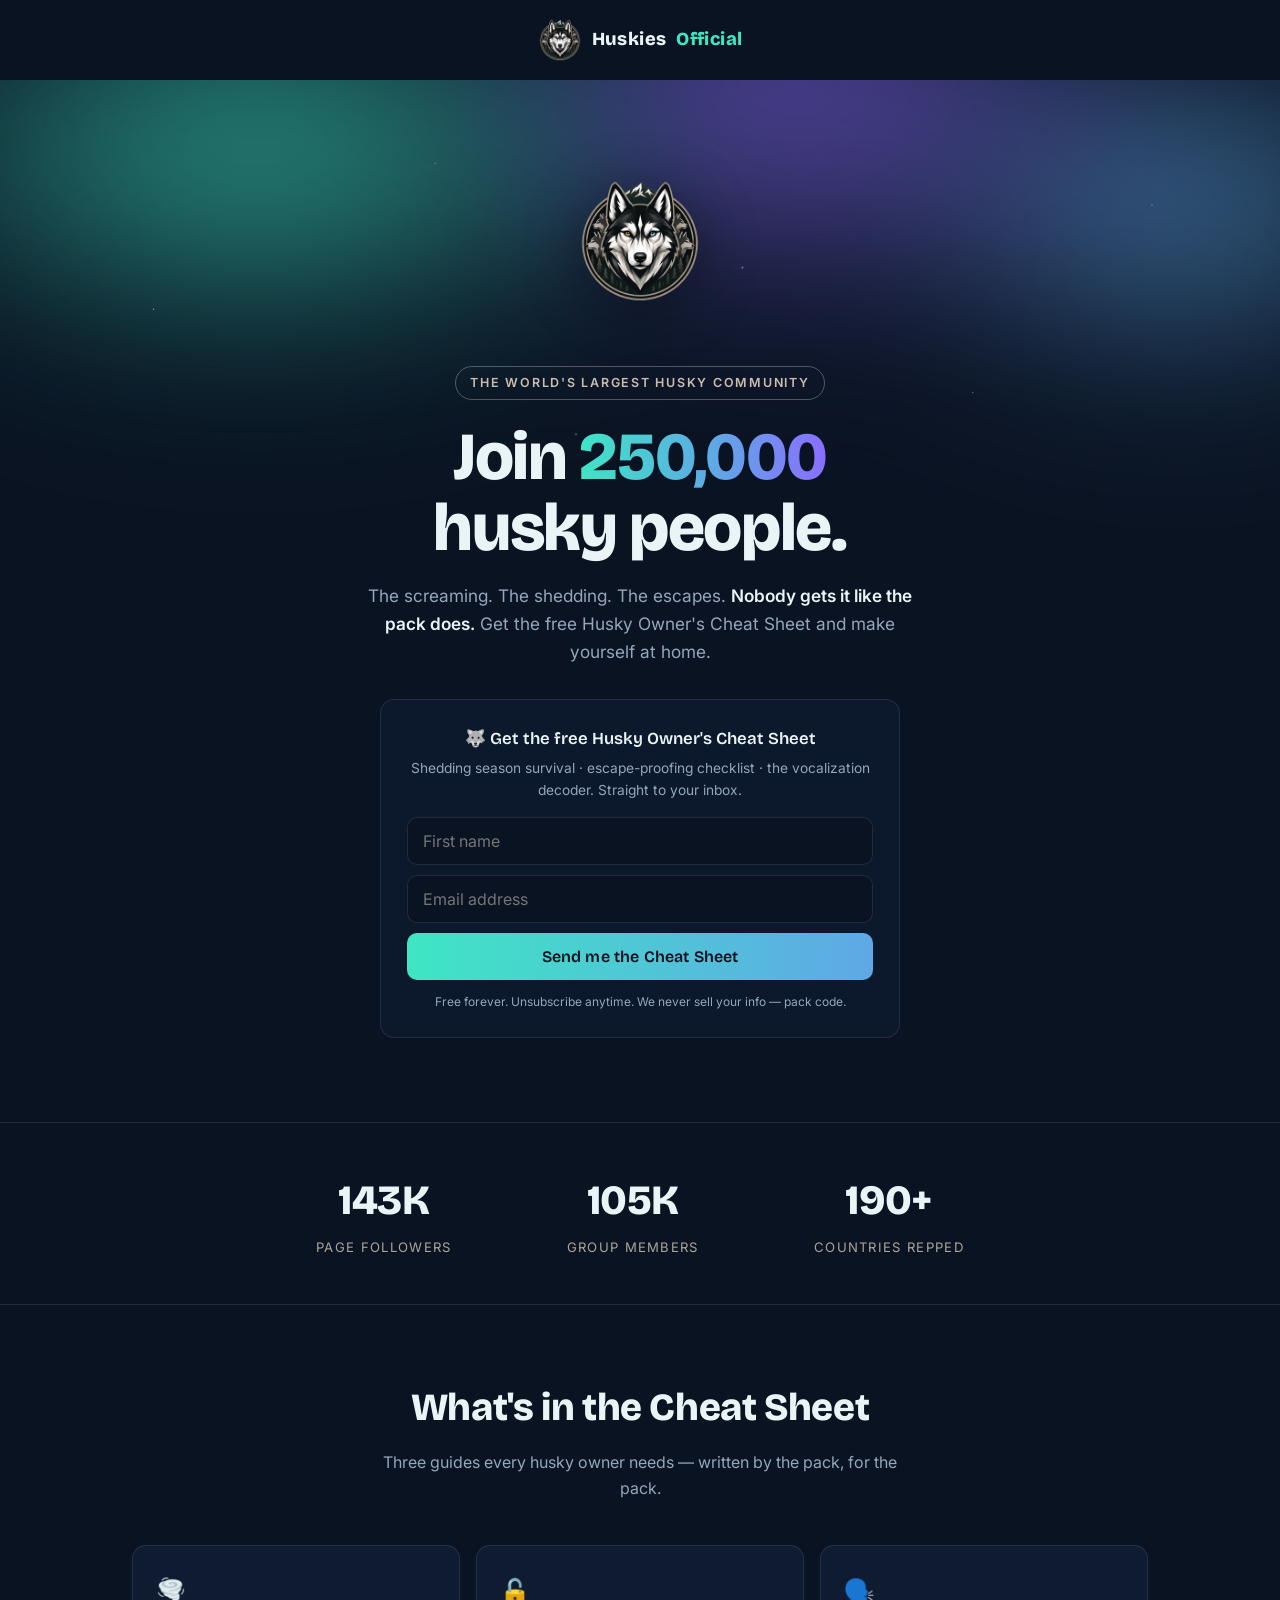
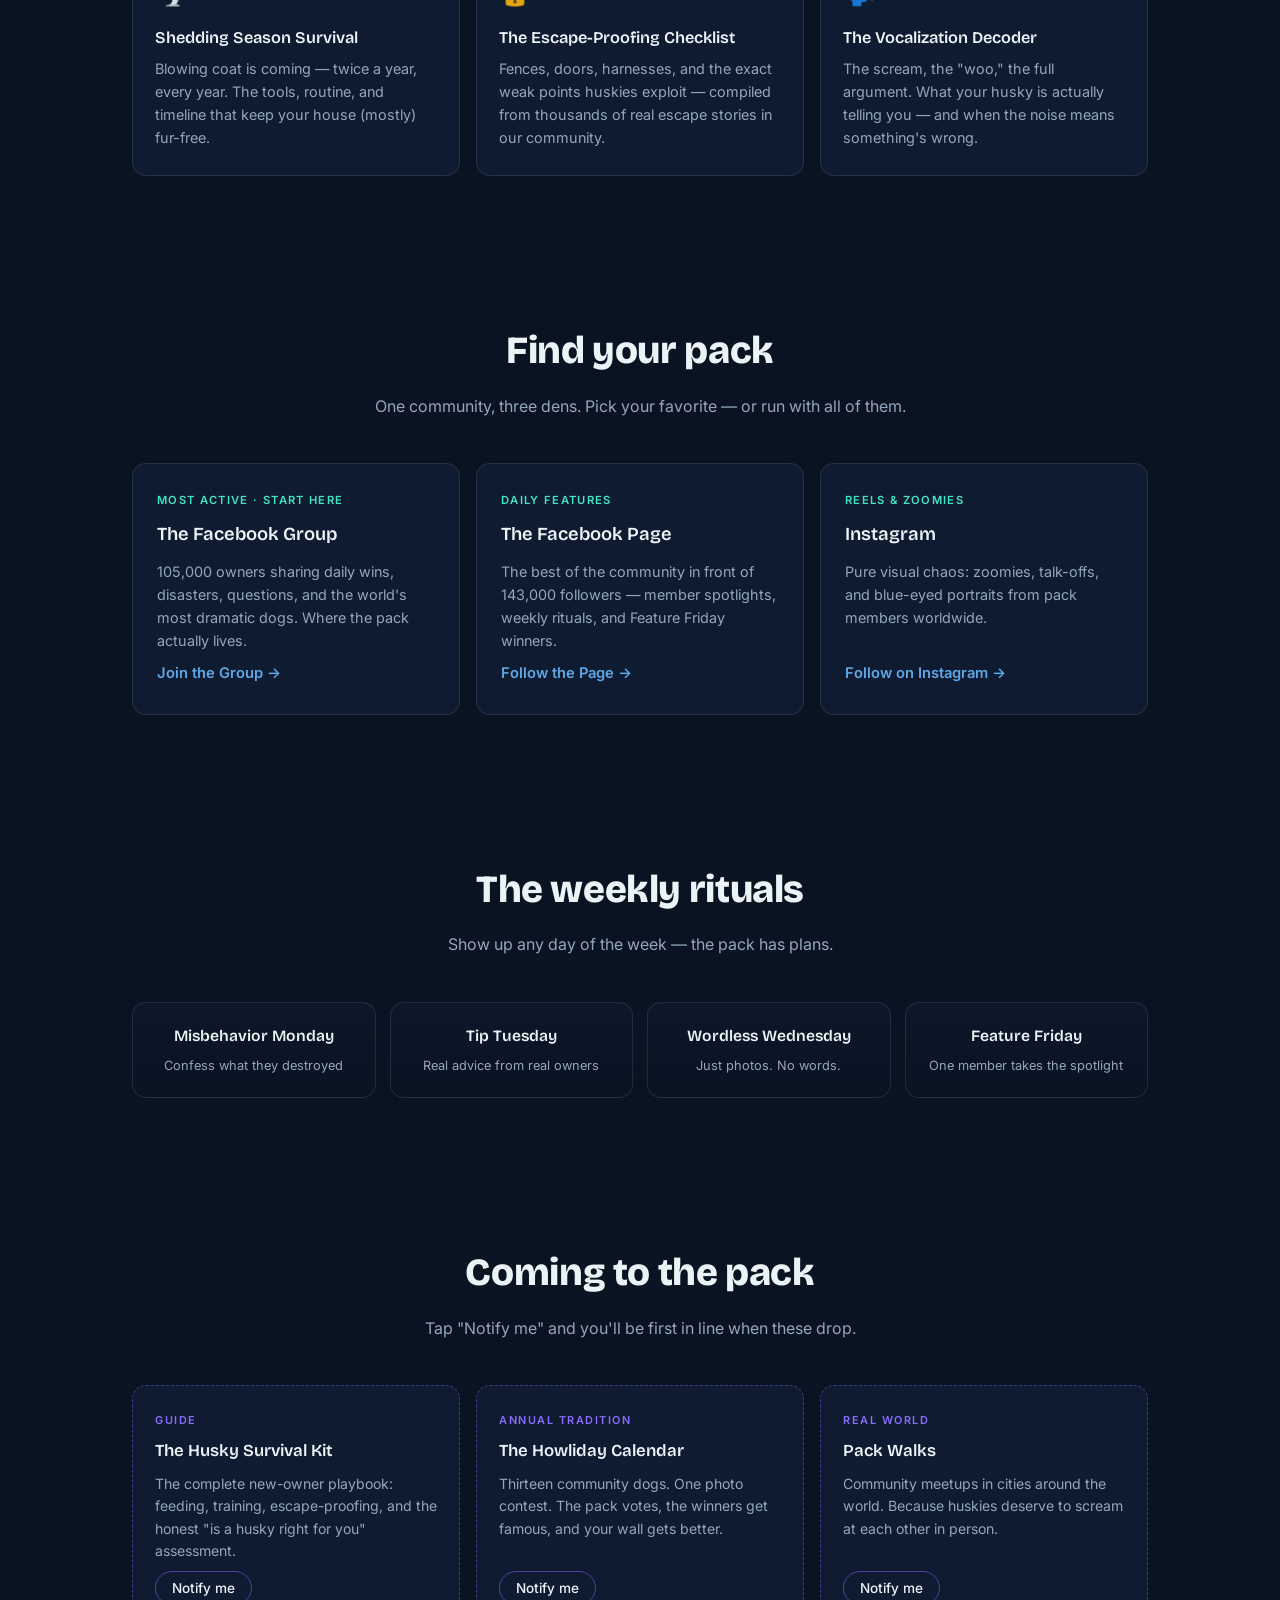
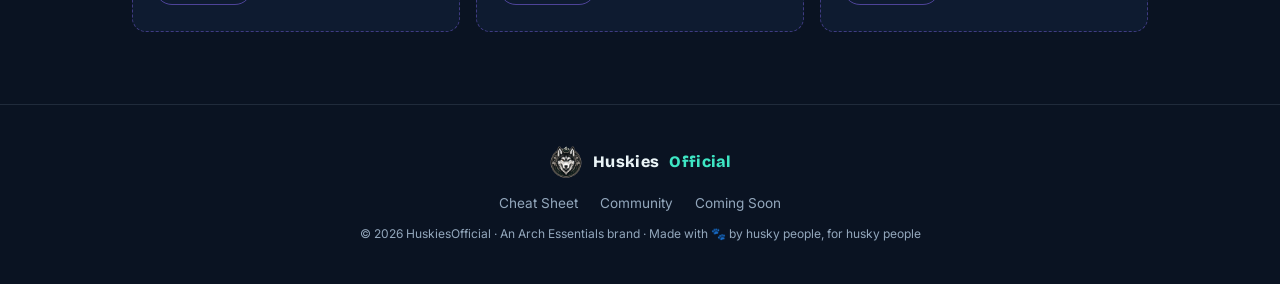
==== index.html @ a4f7a59e "Rename huskiesofficial-landing.html to index.html" ====
<!DOCTYPE html>
<html lang="en">
<head>
<meta charset="UTF-8">
<meta name="viewport" content="width=device-width, initial-scale=1.0">

<!-- ============================================================
     HUSKIESOFFICIAL — MONETIZATION-READY LANDING PAGE
     Single conversion goal: email capture via lead magnet.
     Dormant modules included for future activation (see TODOs).
     ============================================================ -->

<title>HuskiesOfficial — 250,000 Husky People Strong</title>
<meta name="description" content="The world's largest Siberian Husky community. Join 250,000 husky people and get the free Husky Owner's Cheat Sheet — shedding season, escape-proofing, and the vocalization decoder.">

<!-- ===== OPEN GRAPH / SOCIAL PREVIEW (this is your recurring ad unit in the Group) ===== -->
<meta property="og:type" content="website">
<meta property="og:url" content="https://www.huskiesofficial.com/">
<meta property="og:title" content="HuskiesOfficial — 250,000 Husky People Strong">
<meta property="og:description" content="The pack has a home base. Get the free Husky Owner's Cheat Sheet and join the world's largest husky community.">
<!-- TODO: Create a 1200x630 OG image (aurora + husky + "250,000 STRONG") and upload as /og-image.jpg -->
<meta property="og:image" content="https://www.huskiesofficial.com/og-image.jpg">
<meta name="twitter:card" content="summary_large_image">

<!-- ===== FAVICONS (head-crop variant — legible at 16px) ===== -->
<link rel="icon" href="/favicon.ico" sizes="any">
<link rel="icon" type="image/png" sizes="32x32" href="/favicon-32.png">
<link rel="icon" type="image/png" sizes="192x192" href="/favicon-192.png">
<link rel="apple-touch-icon" href="/favicon-180.png">

<!-- ===== META PIXEL — building the retargeting audience from day one =====
     TODO: Replace YOUR_PIXEL_ID with your Meta Pixel ID (Events Manager → Data Sources)
<script>
!function(f,b,e,v,n,t,s){if(f.fbq)return;n=f.fbq=function(){n.callMethod?
n.callMethod.apply(n,arguments):n.queue.push(arguments)};if(!f._fbq)f._fbq=n;
n.push=n;n.loaded=!0;n.version='2.0';n.queue=[];t=b.createElement(e);t.async=!0;
t.src=v;s=b.getElementsByTagName(e)[0];s.parentNode.insertBefore(t,s)}(window,
document,'script','https://connect.facebook.net/en_US/fbevents.js');
fbq('init', 'YOUR_PIXEL_ID');
fbq('track', 'PageView');
</script>
<noscript><img height="1" width="1" style="display:none" src="https://www.facebook.com/tr?id=YOUR_PIXEL_ID&ev=PageView&noscript=1"/></noscript>
===== END META PIXEL ===== -->

<!-- ===== GOOGLE ANALYTICS 4 =====
     TODO: Replace G-XXXXXXXXXX with your GA4 Measurement ID
<script async src="https://www.googletagmanager.com/gtag/js?id=G-XXXXXXXXXX"></script>
<script>
window.dataLayer = window.dataLayer || [];
function gtag(){dataLayer.push(arguments);}
gtag('js', new Date());
gtag('config', 'G-XXXXXXXXXX');
</script>
===== END GA4 ===== -->

<link rel="preconnect" href="https://fonts.googleapis.com">
<link rel="preconnect" href="https://fonts.gstatic.com" crossorigin>
<link href="https://fonts.googleapis.com/css2?family=Bricolage+Grotesque:opsz,wght@12..96,400;12..96,600;12..96,800&family=Inter:wght@400;500;600&display=swap" rel="stylesheet">

<style>
:root{
  --night:#0A1322;          /* arctic night */
  --night-2:#0E1B30;        /* raised surface */
  --aurora-teal:#3EE6C4;
  --aurora-violet:#8B6CFF;
  --husky-blue:#5FA8E6;     /* husky-eye blue */
  --ice:#EAF4F7;            /* primary text */
  --bone:#C8BEAF;           /* from the logo's outline — brand neutral */
  --snow-gray:#93A7BC;      /* muted text */
  --line:rgba(147,167,188,.16);
  --radius:14px;
  --display:'Bricolage Grotesque',sans-serif;
  --body:'Inter',system-ui,sans-serif;
}
*{margin:0;padding:0;box-sizing:border-box}
html{scroll-behavior:smooth}
body{
  background:var(--night);
  color:var(--ice);
  font-family:var(--body);
  font-size:16px;
  line-height:1.6;
  -webkit-font-smoothing:antialiased;
  overflow-x:hidden;
}

/* ================= AURORA (signature element, CSS-only) ================= */
.aurora-wrap{position:absolute;inset:0;overflow:hidden;pointer-events:none;z-index:0}
.aurora{
  position:absolute;width:120vw;height:60vh;top:-18vh;left:-10vw;
  filter:blur(70px);opacity:.5;
  background:
    radial-gradient(45% 55% at 25% 40%, var(--aurora-teal), transparent 65%),
    radial-gradient(40% 60% at 60% 30%, var(--aurora-violet), transparent 62%),
    radial-gradient(35% 50% at 85% 50%, var(--husky-blue), transparent 60%);
  animation:auroraDrift 16s ease-in-out infinite alternate;
}
.aurora.b{
  top:-10vh;opacity:.28;filter:blur(90px);
  animation-duration:22s;animation-direction:alternate-reverse;
}
@keyframes auroraDrift{
  from{transform:translateX(-4%) skewY(-3deg) scaleY(1)}
  to{transform:translateX(5%) skewY(2deg) scaleY(1.15)}
}
.stars{position:absolute;inset:0;background-image:
  radial-gradient(1px 1px at 12% 22%, rgba(234,244,247,.7), transparent),
  radial-gradient(1px 1px at 34% 8%, rgba(234,244,247,.5), transparent),
  radial-gradient(1.5px 1.5px at 58% 18%, rgba(234,244,247,.6), transparent),
  radial-gradient(1px 1px at 76% 30%, rgba(234,244,247,.5), transparent),
  radial-gradient(1px 1px at 90% 12%, rgba(234,244,247,.6), transparent),
  radial-gradient(1.5px 1.5px at 45% 34%, rgba(234,244,247,.4), transparent);
}
@media (prefers-reduced-motion:reduce){
  .aurora{animation:none}
  .reveal{opacity:1 !important;transform:none !important;transition:none !important}
}

/* ================= LAYOUT ================= */
.container{max-width:1060px;margin:0 auto;padding:0 22px}
section{padding:72px 0}
header{
  position:relative;z-index:2;padding:18px 0;
  display:flex;justify-content:center;
}
.wordmark{
  font-family:var(--display);font-weight:800;font-size:1.15rem;letter-spacing:.02em;
  color:var(--ice);text-decoration:none;
  display:flex;align-items:center;gap:10px;
}
.wordmark span{color:var(--aurora-teal)}
.wordmark img{height:44px;width:auto;display:block}
footer .wordmark{justify-content:center}
footer .wordmark img{height:34px}
/* hero logo — the badge, full strength, above the headline */
.hero-logo{
  width:clamp(150px,22vw,210px);height:auto;display:block;margin:0 auto 20px;
  filter:drop-shadow(0 8px 30px rgba(0,0,0,.45));
}

/* ================= HERO ================= */
.hero{position:relative;text-align:center;padding:56px 0 84px;z-index:1}
.hero .container{position:relative;z-index:2}
.eyebrow{
  display:inline-block;font-size:.78rem;font-weight:600;letter-spacing:.14em;
  text-transform:uppercase;color:var(--bone);
  border:1px solid rgba(200,190,175,.38);border-radius:99px;
  padding:6px 14px;margin-bottom:22px;
}
h1{
  font-family:var(--display);font-weight:800;
  font-size:clamp(2.4rem,6.5vw,4.2rem);
  line-height:1.06;letter-spacing:-.02em;margin-bottom:18px;
}
h1 .grad{
  background:linear-gradient(92deg,var(--aurora-teal),var(--husky-blue) 55%,var(--aurora-violet));
  -webkit-background-clip:text;background-clip:text;color:transparent;
}
.hero p.sub{
  max-width:560px;margin:0 auto 34px;color:var(--snow-gray);font-size:1.08rem;
}
.hero p.sub strong{color:var(--ice);font-weight:600}

/* ================= KIT FORM ================= */
.capture{
  max-width:520px;margin:0 auto;background:rgba(14,27,48,.72);
  border:1px solid var(--line);border-radius:var(--radius);
  padding:26px;backdrop-filter:blur(8px);
}
.capture h3{font-family:var(--display);font-weight:600;font-size:1.05rem;margin-bottom:4px}
.capture .magnet-note{font-size:.86rem;color:var(--snow-gray);margin-bottom:16px}
.capture form{display:flex;flex-direction:column;gap:10px}
.capture input[type=text],.capture input[type=email]{
  width:100%;padding:13px 15px;border-radius:10px;border:1px solid var(--line);
  background:var(--night);color:var(--ice);font-family:var(--body);font-size:1rem;
}
.capture input:focus{outline:2px solid var(--aurora-teal);outline-offset:1px;border-color:transparent}
.btn{
  display:inline-block;padding:14px 22px;border:none;border-radius:10px;cursor:pointer;
  font-family:var(--display);font-weight:600;font-size:1rem;letter-spacing:.01em;
  background:linear-gradient(92deg,var(--aurora-teal),var(--husky-blue));
  color:#07101d;text-decoration:none;transition:transform .15s ease,box-shadow .15s ease;
}
.btn:hover{transform:translateY(-1px);box-shadow:0 6px 24px rgba(62,230,196,.25)}
.btn:focus-visible{outline:2px solid var(--ice);outline-offset:2px}
.capture .privacy{font-size:.75rem;color:var(--snow-gray);margin-top:12px}

/* ================= STATS ================= */
.stats{border-top:1px solid var(--line);border-bottom:1px solid var(--line);padding:44px 0}
.stats .container{display:flex;justify-content:center;gap:9vw;flex-wrap:wrap;text-align:center}
.stat b{
  display:block;font-family:var(--display);font-weight:800;
  font-size:clamp(1.9rem,4.5vw,2.6rem);letter-spacing:-.01em;
}
.stat span{font-size:.82rem;letter-spacing:.1em;text-transform:uppercase;color:var(--bone);opacity:.85}

/* ================= SECTION HEADINGS ================= */
h2{
  font-family:var(--display);font-weight:800;text-align:center;
  font-size:clamp(1.7rem,4.2vw,2.4rem);letter-spacing:-.01em;margin-bottom:12px;
}
.section-sub{text-align:center;color:var(--snow-gray);max-width:540px;margin:0 auto 44px}

/* ================= CHEAT SHEET (lead magnet detail) ================= */
.magnet-grid{display:grid;grid-template-columns:repeat(3,1fr);gap:16px}
.magnet-card{
  background:var(--night-2);border:1px solid var(--line);border-radius:var(--radius);
  padding:26px 22px;
}
.magnet-card .ic{font-size:1.6rem;display:block;margin-bottom:12px}
.magnet-card h3{font-family:var(--display);font-weight:600;font-size:1.02rem;margin-bottom:6px}
.magnet-card p{font-size:.9rem;color:var(--snow-gray)}

/* ================= PLATFORM CARDS ================= */
.platforms{display:grid;grid-template-columns:repeat(3,1fr);gap:16px}
.platform{
  background:var(--night-2);border:1px solid var(--line);border-radius:var(--radius);
  padding:28px 24px;display:flex;flex-direction:column;gap:10px;
  transition:border-color .2s ease,transform .2s ease;
}
.platform:hover{border-color:rgba(62,230,196,.45);transform:translateY(-3px)}
.platform .tag{
  align-self:flex-start;font-size:.7rem;font-weight:600;letter-spacing:.12em;
  text-transform:uppercase;color:var(--aurora-teal);
}
.platform h3{font-family:var(--display);font-weight:600;font-size:1.15rem}
.platform p{font-size:.9rem;color:var(--snow-gray);flex:1}
.platform a{
  color:var(--husky-blue);font-weight:600;font-size:.92rem;text-decoration:none;
}
.platform a:hover{color:var(--aurora-teal)}

/* ================= RITUALS ================= */
.rituals{display:grid;grid-template-columns:repeat(4,1fr);gap:14px}
.ritual{
  border:1px solid var(--line);border-radius:var(--radius);padding:20px 18px;text-align:center;
  background:linear-gradient(180deg,rgba(14,27,48,.6),rgba(10,19,34,.2));
}
.ritual b{display:block;font-family:var(--display);font-weight:600;font-size:.98rem;margin-bottom:4px}
.ritual span{font-size:.8rem;color:var(--snow-gray)}

/* ================= COMING SOON / NOTIFY TEASERS ================= */
.soon-grid{display:grid;grid-template-columns:repeat(3,1fr);gap:16px}
.soon{
  background:var(--night-2);border:1px dashed rgba(139,108,255,.4);border-radius:var(--radius);
  padding:26px 22px;display:flex;flex-direction:column;gap:8px;
}
.soon .tag{font-size:.68rem;font-weight:600;letter-spacing:.14em;text-transform:uppercase;color:var(--aurora-violet)}
.soon h3{font-family:var(--display);font-weight:600;font-size:1.05rem}
.soon p{font-size:.88rem;color:var(--snow-gray);flex:1}
.soon button{
  align-self:flex-start;background:none;border:1px solid rgba(139,108,255,.5);color:var(--ice);
  padding:8px 16px;border-radius:99px;font-family:var(--body);font-size:.85rem;font-weight:500;
  cursor:pointer;transition:background .2s ease;
}
.soon button:hover{background:rgba(139,108,255,.15)}
.soon button.done{border-color:var(--aurora-teal);color:var(--aurora-teal);cursor:default}

/* ================= AFFILIATE MODULE (DORMANT) =================
   Activation: change body class "affiliate-off" to "affiliate-on"
   and fill in the affiliate URLs below. One flag, revenue layer live. */
#gear{display:none}
body.affiliate-on #gear{display:block}
.gear-grid{display:grid;grid-template-columns:repeat(3,1fr);gap:16px}
.gear-card{
  background:var(--night-2);border:1px solid var(--line);border-radius:var(--radius);
  padding:24px 22px;
}
.gear-card .why{font-size:.85rem;color:var(--snow-gray);margin:8px 0 14px}
.gear-card h3{font-family:var(--display);font-weight:600;font-size:1rem}
.disclosure{font-size:.72rem;color:var(--snow-gray);text-align:center;margin-top:18px}

/* ================= FOOTER ================= */
footer{border-top:1px solid var(--line);padding:40px 0;text-align:center}
footer .wordmark{font-size:1rem}
footer nav{margin:14px 0 10px;display:flex;gap:22px;justify-content:center;flex-wrap:wrap}
footer nav a{color:var(--snow-gray);font-size:.85rem;text-decoration:none}
footer nav a:hover{color:var(--ice)}
footer .fine{font-size:.75rem;color:var(--snow-gray)}

/* ================= SCROLL REVEALS ================= */
.reveal{opacity:0;transform:translateY(22px);transition:opacity .6s ease,transform .6s ease}
.reveal.in{opacity:1;transform:none}

/* ================= RESPONSIVE ================= */
@media(max-width:820px){
  .magnet-grid,.platforms,.soon-grid,.gear-grid{grid-template-columns:1fr}
  .rituals{grid-template-columns:repeat(2,1fr)}
  section{padding:56px 0}
  .stats .container{gap:34px}
}
</style>
</head>

<!-- FLAG: change to class="affiliate-on" when affiliate approvals land -->
<body class="affiliate-off">

<header>
  <a class="wordmark" href="/">
    <img src="[data-uri]" alt="HuskiesOfficial">
    Huskies<span>Official</span>
  </a>
</header>

<!-- ================= HERO ================= -->
<section class="hero" id="top">
  <div class="aurora-wrap"><div class="stars"></div><div class="aurora"></div><div class="aurora b"></div></div>
  <div class="container">
    <img class="hero-logo" src="[data-uri]" alt="HuskiesOfficial">
    <span class="eyebrow">The World's Largest Husky Community</span>
    <h1>Join <span class="grad">250,000</span><br>husky people.</h1>
    <p class="sub">The screaming. The shedding. The escapes. <strong>Nobody gets it like the pack does.</strong> Get the free Husky Owner's Cheat Sheet and make yourself at home.</p>

    <div class="capture">
      <h3>🐺 Get the free Husky Owner's Cheat Sheet</h3>
      <p class="magnet-note">Shedding season survival · escape-proofing checklist · the vocalization decoder. Straight to your inbox.</p>

      <!-- ===== KIT (CONVERTKIT) FORM =====
           TODO: Replace YOUR_FORM_ID with your Kit form ID
           (Kit → Grow → Landing Pages & Forms → your form → embed → HTML: the action URL) -->
      <form action="https://app.kit.com/forms/YOUR_FORM_ID/subscriptions" method="post">
        <input type="text" name="fields[first_name]" placeholder="First name" aria-label="First name" required>
        <input type="email" name="email_address" placeholder="Email address" aria-label="Email address" required>
        <!-- Source tag: auto-filled from ?utm_source= by the script at the bottom of the page.
             Create a custom field named "source" in Kit for this to map. -->
        <input type="hidden" name="fields[source]" id="source-field" value="organic">
        <button type="submit" class="btn">Send me the Cheat Sheet</button>
      </form>
      <p class="privacy">Free forever. Unsubscribe anytime. We never sell your info — pack code.</p>
    </div>
  </div>
</section>

<!-- ================= STATS ================= -->
<div class="stats reveal">
  <div class="container">
    <div class="stat"><b>143K</b><span>Page followers</span></div>
    <div class="stat"><b>105K</b><span>Group members</span></div>
    <div class="stat"><b>190+</b><span>Countries repped</span></div>
  </div>
</div>

<!-- ================= LEAD MAGNET DETAIL ================= -->
<section id="cheat-sheet">
  <div class="container">
    <h2 class="reveal">What's in the Cheat Sheet</h2>
    <p class="section-sub reveal">Three guides every husky owner needs — written by the pack, for the pack.</p>
    <div class="magnet-grid">
      <div class="magnet-card reveal">
        <span class="ic">🌪️</span>
        <h3>Shedding Season Survival</h3>
        <p>Blowing coat is coming — twice a year, every year. The tools, routine, and timeline that keep your house (mostly) fur-free.</p>
      </div>
      <div class="magnet-card reveal">
        <span class="ic">🔓</span>
        <h3>The Escape-Proofing Checklist</h3>
        <p>Fences, doors, harnesses, and the exact weak points huskies exploit — compiled from thousands of real escape stories in our community.</p>
      </div>
      <div class="magnet-card reveal">
        <span class="ic">🗣️</span>
        <h3>The Vocalization Decoder</h3>
        <p>The scream, the "woo," the full argument. What your husky is actually telling you — and when the noise means something's wrong.</p>
      </div>
    </div>
  </div>
</section>

<!-- ================= PLATFORMS ================= -->
<section id="community">
  <div class="container">
    <h2 class="reveal">Find your pack</h2>
    <p class="section-sub reveal">One community, three dens. Pick your favorite — or run with all of them.</p>
    <div class="platforms">
      <div class="platform reveal">
        <span class="tag">Most Active · Start Here</span>
        <h3>The Facebook Group</h3>
        <p>105,000 owners sharing daily wins, disasters, questions, and the world's most dramatic dogs. Where the pack actually lives.</p>
        <!-- TODO: replace # with the Group URL -->
        <a href="#" rel="noopener">Join the Group →</a>
      </div>
      <div class="platform reveal">
        <span class="tag">Daily Features</span>
        <h3>The Facebook Page</h3>
        <p>The best of the community in front of 143,000 followers — member spotlights, weekly rituals, and Feature Friday winners.</p>
        <!-- TODO: replace # with the Page URL -->
        <a href="#" rel="noopener">Follow the Page →</a>
      </div>
      <div class="platform reveal">
        <span class="tag">Reels &amp; Zoomies</span>
        <h3>Instagram</h3>
        <p>Pure visual chaos: zoomies, talk-offs, and blue-eyed portraits from pack members worldwide.</p>
        <!-- TODO: replace # with the IG URL -->
        <a href="#" rel="noopener">Follow on Instagram →</a>
      </div>
    </div>
  </div>
</section>

<!-- ================= WEEKLY RITUALS ================= -->
<section id="rituals-section">
  <div class="container">
    <h2 class="reveal">The weekly rituals</h2>
    <p class="section-sub reveal">Show up any day of the week — the pack has plans.</p>
    <div class="rituals">
      <div class="ritual reveal"><b>Misbehavior Monday</b><span>Confess what they destroyed</span></div>
      <div class="ritual reveal"><b>Tip Tuesday</b><span>Real advice from real owners</span></div>
      <div class="ritual reveal"><b>Wordless Wednesday</b><span>Just photos. No words.</span></div>
      <div class="ritual reveal"><b>Feature Friday</b><span>One member takes the spotlight</span></div>
    </div>
  </div>
</section>

<!-- ================= COMING SOON (demand-validation teasers) ================= -->
<section id="coming-soon">
  <div class="container">
    <h2 class="reveal">Coming to the pack</h2>
    <p class="section-sub reveal">Tap "Notify me" and you'll be first in line when these drop.</p>
    <div class="soon-grid">
      <div class="soon reveal">
        <span class="tag">Guide</span>
        <h3>The Husky Survival Kit</h3>
        <p>The complete new-owner playbook: feeding, training, escape-proofing, and the honest "is a husky right for you" assessment.</p>
        <button data-interest="survival-kit" onclick="notify(this)">Notify me</button>
      </div>
      <div class="soon reveal">
        <span class="tag">Annual Tradition</span>
        <h3>The Howliday Calendar</h3>
        <p>Thirteen community dogs. One photo contest. The pack votes, the winners get famous, and your wall gets better.</p>
        <button data-interest="calendar" onclick="notify(this)">Notify me</button>
      </div>
      <div class="soon reveal">
        <span class="tag">Real World</span>
        <h3>Pack Walks</h3>
        <p>Community meetups in cities around the world. Because huskies deserve to scream at each other in person.</p>
        <button data-interest="pack-walks" onclick="notify(this)">Notify me</button>
      </div>
    </div>
  </div>
</section>

<!-- ================= GEAR WE TRUST (DORMANT AFFILIATE MODULE) =================
     ACTIVATION: 1) change <body> class to "affiliate-on"
                 2) replace # with affiliate URLs
                 3) done — revenue layer live -->
<section id="gear">
  <div class="container">
    <h2 class="reveal">Gear the pack trusts</h2>
    <p class="section-sub reveal">The stuff that actually survives a husky — recommended by owners, not ads.</p>
    <div class="gear-grid">
      <div class="gear-card reveal">
        <h3>Deshedding Tool</h3>
        <p class="why">The community's top pick for blowing-coat season. Your vacuum will thank you.</p>
        <a class="btn" href="#" rel="sponsored noopener" target="_blank">See the pick →</a>
      </div>
      <div class="gear-card reveal">
        <h3>GPS Tracking Collar</h3>
        <p class="why">For the breed that treats fences as suggestions. Know where your escape artist is, always.</p>
        <a class="btn" href="#" rel="sponsored noopener" target="_blank">See the pick →</a>
      </div>
      <div class="gear-card reveal">
        <h3>Cooling Mat</h3>
        <p class="why">Arctic dogs, summer weather. The mat owners say their huskies actually use.</p>
        <a class="btn" href="#" rel="sponsored noopener" target="_blank">See the pick →</a>
      </div>
    </div>
    <p class="disclosure">Some links above are affiliate links — the pack earns a small commission at no cost to you. We only recommend gear our community actually uses.</p>
  </div>
</section>

<!-- ================= FOOTER (reserved IA for the 9-page build) ================= -->
<footer>
  <a class="wordmark" href="/">
    <img src="[data-uri]" alt="HuskiesOfficial">
    Huskies<span>Official</span>
  </a>
  <nav>
    <a href="#cheat-sheet">Cheat Sheet</a>
    <a href="#community">Community</a>
    <a href="#coming-soon">Coming Soon</a>
    <!-- Reserved routes — activate as pages ship:
    <a href="/kit/">Survival Kit</a>
    <a href="/shop/">Shop</a>
    <a href="/calendar/">Calendar</a>
    <a href="/rescue/">Rescue</a>
    <a href="/meetups/">Pack Walks</a>
    <a href="/partners/">Partners</a> -->
  </nav>
  <p class="fine">© 2026 HuskiesOfficial · An Arch Essentials brand · Made with 🐾 by husky people, for husky people</p>
</footer>

<script>
/* ===== UTM SOURCE CAPTURE → Kit hidden field =====
   Use these links in each platform bio/posts:
   huskiesofficial.com/?utm_source=fbgroup
   huskiesofficial.com/?utm_source=fbpage
   huskiesofficial.com/?utm_source=ig        */
(function(){
  var src = new URLSearchParams(location.search).get('utm_source');
  if(src){
    var f = document.getElementById('source-field');
    if(f) f.value = src.replace(/[^a-z0-9_-]/gi,'').slice(0,40);
    try{ sessionStorage.setItem('ho_src', f.value); }catch(e){}
  } else {
    try{
      var saved = sessionStorage.getItem('ho_src');
      if(saved) document.getElementById('source-field').value = saved;
    }catch(e){}
  }
})();

/* ===== NOTIFY-ME TEASERS (demand validation) =====
   Fires a GA4 event + Pixel custom event per product interest.
   Later: wire these to Kit tag-only forms if you want emails per interest. */
function notify(btn){
  var interest = btn.getAttribute('data-interest');
  btn.textContent = "You're on the list ✓";
  btn.classList.add('done');
  btn.disabled = true;
  if(typeof gtag === 'function'){ gtag('event','notify_interest',{interest:interest}); }
  if(typeof fbq === 'function'){ fbq('trackCustom','NotifyInterest',{interest:interest}); }
}

/* ===== SCROLL REVEALS ===== */
(function(){
  if(!('IntersectionObserver' in window)){
    document.querySelectorAll('.reveal').forEach(function(el){el.classList.add('in')});
    return;
  }
  var io = new IntersectionObserver(function(entries){
    entries.forEach(function(e){
      if(e.isIntersecting){ e.target.classList.add('in'); io.unobserve(e.target); }
    });
  },{threshold:.12});
  document.querySelectorAll('.reveal').forEach(function(el){io.observe(el)});
})();

/* ===== KIT SUBMIT EVENT (lead tracking) ===== */
document.querySelector('.capture form').addEventListener('submit',function(){
  if(typeof gtag === 'function'){ gtag('event','generate_lead'); }
  if(typeof fbq === 'function'){ fbq('track','Lead'); }
});
</script>
</body>
</html>
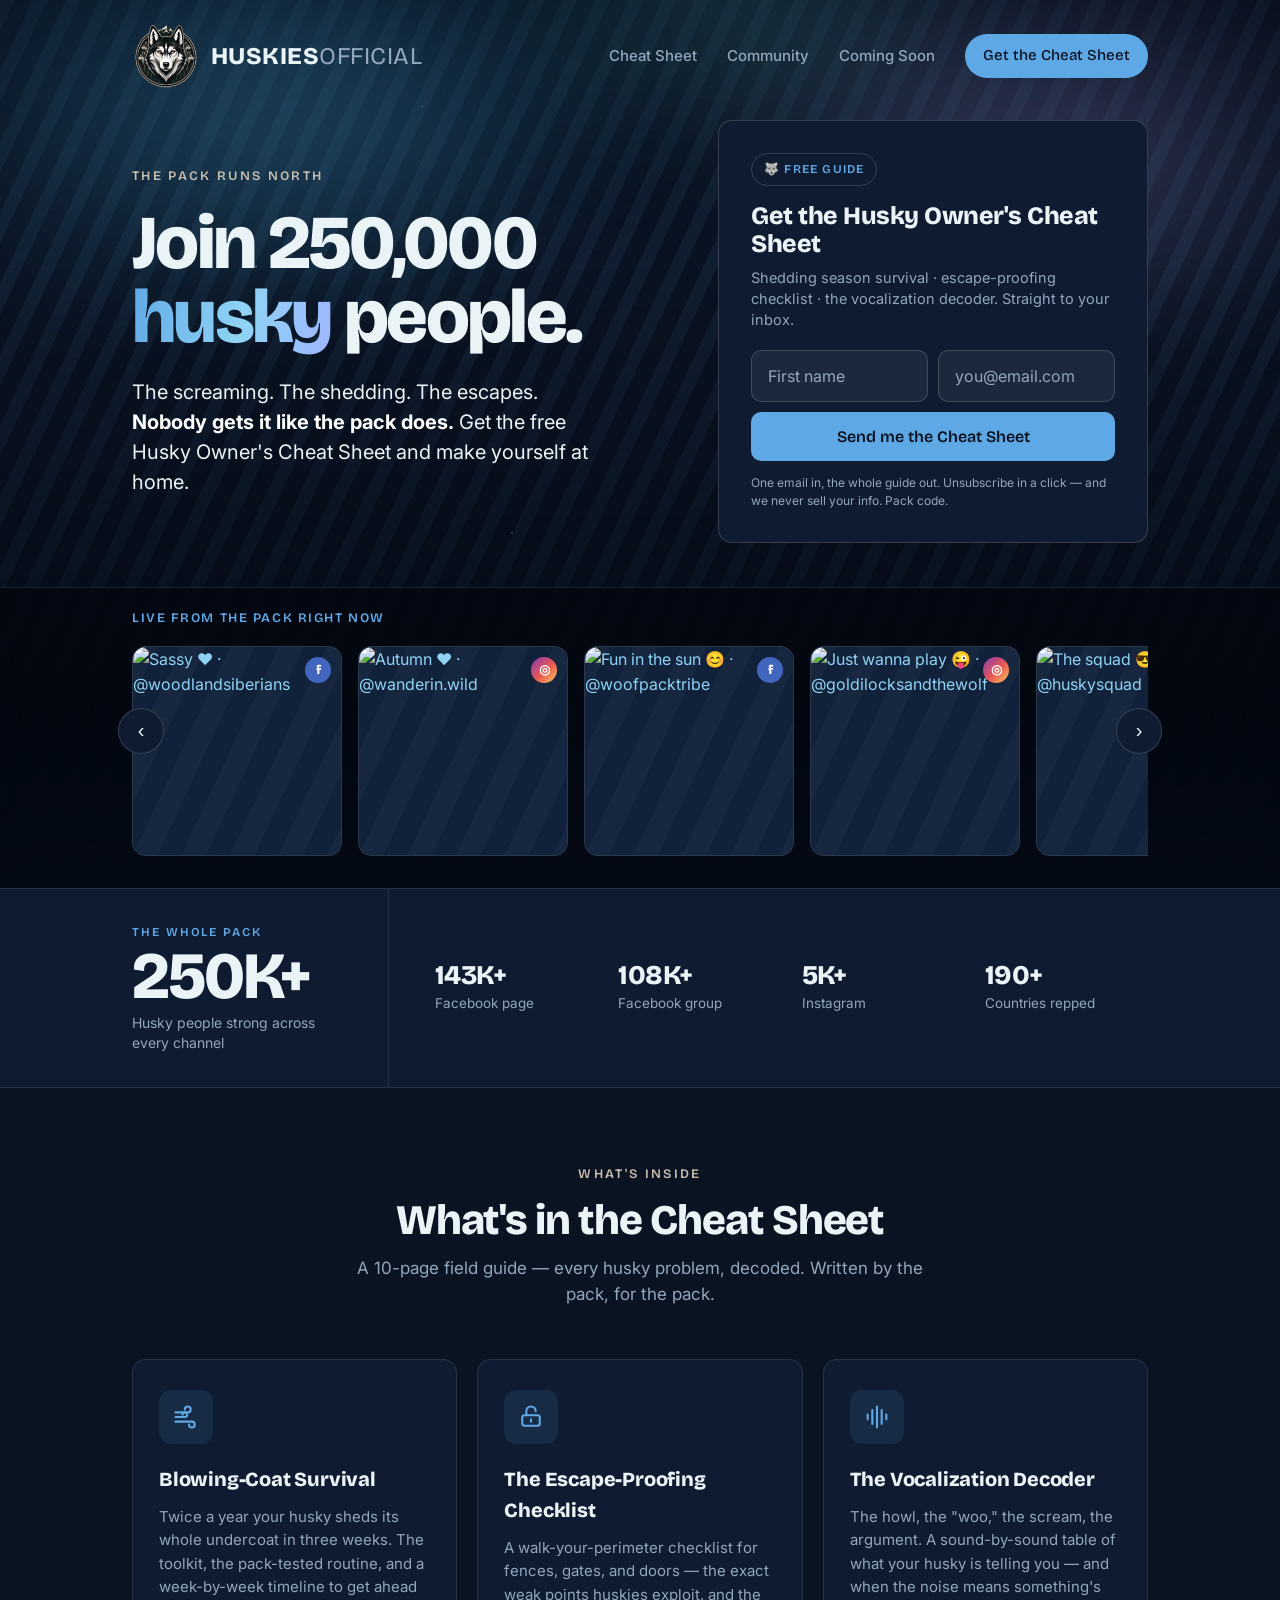
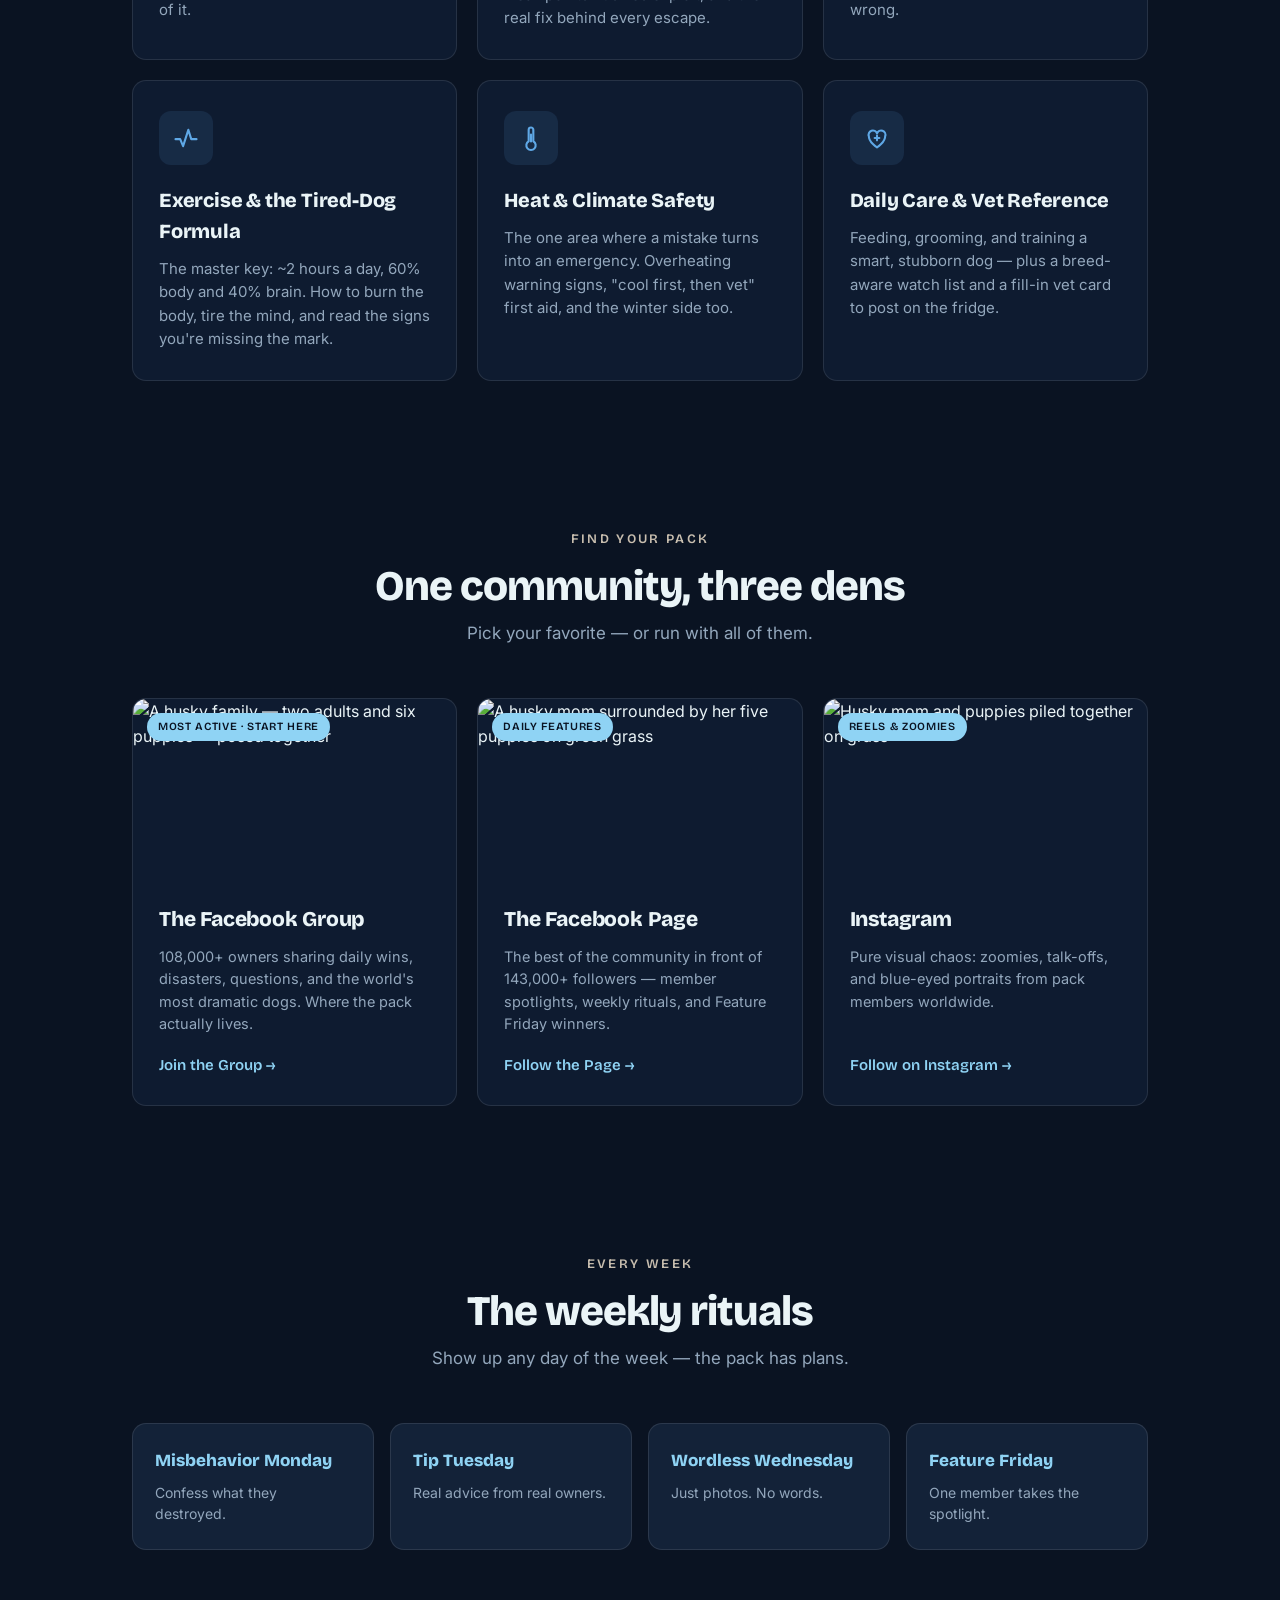
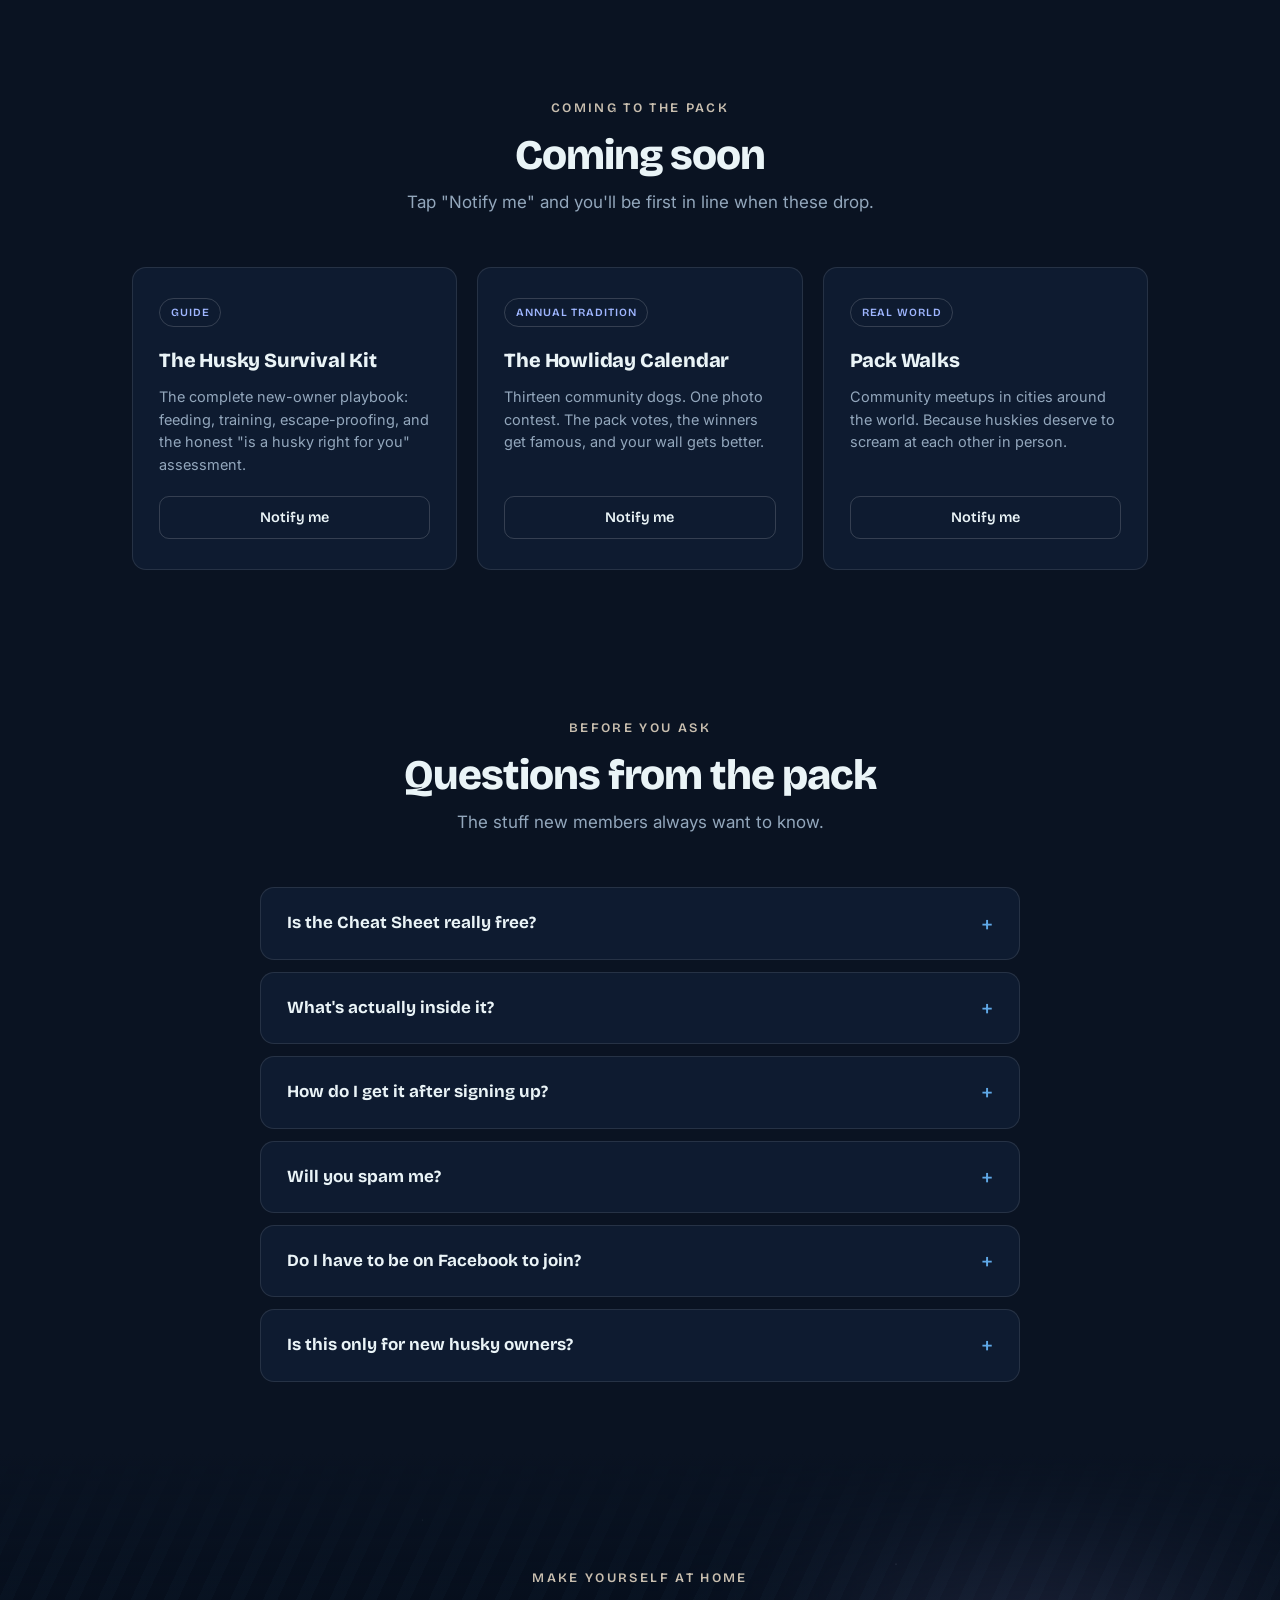
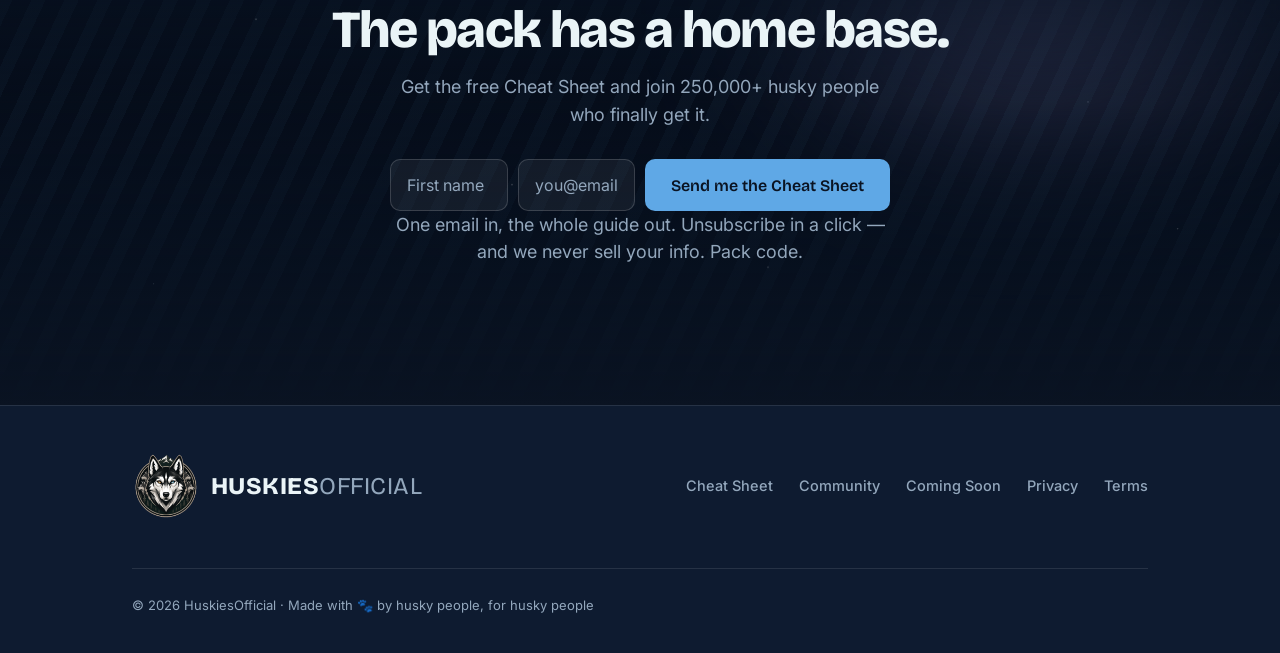
==== commit 5eb8716a: "Add files via upload" ====
--- a/index.html
+++ b/index.html
@@ -1,544 +1,472 @@
 <!DOCTYPE html>
 <html lang="en">
 <head>
-<meta charset="UTF-8">
-<meta name="viewport" content="width=device-width, initial-scale=1.0">
-
-<!-- ============================================================
-     HUSKIESOFFICIAL — MONETIZATION-READY LANDING PAGE
-     Single conversion goal: email capture via lead magnet.
-     Dormant modules included for future activation (see TODOs).
-     ============================================================ -->
-
-<title>HuskiesOfficial — 250,000 Husky People Strong</title>
-<meta name="description" content="The world's largest Siberian Husky community. Join 250,000 husky people and get the free Husky Owner's Cheat Sheet — shedding season, escape-proofing, and the vocalization decoder.">
-
-<!-- ===== OPEN GRAPH / SOCIAL PREVIEW (this is your recurring ad unit in the Group) ===== -->
-<meta property="og:type" content="website">
-<meta property="og:url" content="https://www.huskiesofficial.com/">
-<meta property="og:title" content="HuskiesOfficial — 250,000 Husky People Strong">
-<meta property="og:description" content="The pack has a home base. Get the free Husky Owner's Cheat Sheet and join the world's largest husky community.">
-<!-- TODO: Create a 1200x630 OG image (aurora + husky + "250,000 STRONG") and upload as /og-image.jpg -->
-<meta property="og:image" content="https://www.huskiesofficial.com/og-image.jpg">
-<meta name="twitter:card" content="summary_large_image">
-
-<!-- ===== FAVICONS (head-crop variant — legible at 16px) ===== -->
-<link rel="icon" href="/favicon.ico" sizes="any">
-<link rel="icon" type="image/png" sizes="32x32" href="/favicon-32.png">
-<link rel="icon" type="image/png" sizes="192x192" href="/favicon-192.png">
-<link rel="apple-touch-icon" href="/favicon-180.png">
-
-<!-- ===== META PIXEL — building the retargeting audience from day one =====
-     TODO: Replace YOUR_PIXEL_ID with your Meta Pixel ID (Events Manager → Data Sources)
+<meta charset="UTF-8" />
+<meta name="viewport" content="width=device-width, initial-scale=1.0" />
+<title>HuskiesOfficial — 250,000+ Husky People Strong</title>
+<meta name="description" content="The world's largest Siberian Husky community. Join 250,000+ husky people and get the free Husky Owner's Cheat Sheet — shedding season, escape-proofing, and the vocalization decoder." />
+<meta property="og:title" content="HuskiesOfficial — 250,000+ Husky People Strong" />
+<meta property="og:description" content="The pack has a home base. Get the free Husky Owner's Cheat Sheet and join the world's largest husky community." />
+<meta property="og:image" content="assets/og-image.jpg" />
+<meta property="og:type" content="website" />
+<meta property="og:url" content="https://www.huskiesofficial.com/" />
+<meta name="twitter:card" content="summary_large_image" />
+<meta name="twitter:site" content="@huskies_official" />
+<meta name="twitter:creator" content="@huskies_official" />
+<meta property="og:image:alt" content="HuskiesOfficial — 250,000+ husky people strong" />
+<meta name="theme-color" content="#0A1322" />
+<link rel="canonical" href="https://www.huskiesofficial.com/" />
+<link rel="icon" href="assets/favicon.ico" />
+<link rel="apple-touch-icon" href="assets/huskiesofficial-badge.png" />
+<link rel="preconnect" href="https://fonts.googleapis.com" />
+<link rel="preconnect" href="https://fonts.gstatic.com" crossorigin />
+<link href="https://fonts.googleapis.com/css2?family=Bricolage+Grotesque:opsz,wght@12..96,400;12..96,600;12..96,800&family=Inter:wght@400;500;600&display=swap" rel="stylesheet" />
+<link href="huskies.css" rel="stylesheet" />
+<script type="application/ld+json">
+{
+  "@context": "https://schema.org",
+  "@type": "Organization",
+  "name": "HuskiesOfficial",
+  "alternateName": "Huskies Official",
+  "url": "https://www.huskiesofficial.com/",
+  "logo": "https://www.huskiesofficial.com/assets/huskiesofficial-badge.png",
+  "description": "The world's largest Siberian Husky community — 250,000+ husky people strong.",
+  "email": "hello@huskiesofficial.com",
+  "sameAs": [
+    "https://facebook.com/HuskiesOfficial",
+    "https://facebook.com/groups/huskyworldofficial",
+    "https://instagram.com/huskies_official"
+  ]
+}
+</script>
+</head>
+<body>
+
+<a class="skip-link" href="#top">Skip to content</a>
+
+<!-- NAV -->
+<nav class="nav has-menu">
+  <div class="wrap">
+    <a href="#top" class="brand"><img class="brand-mark" src="assets/huskiesofficial-mark.png" alt="" /><span class="brand-text">HUSKIES<span class="official">OFFICIAL</span></span></a>
+    <div class="nav-links">
+      <a href="#cheatsheet">Cheat Sheet</a>
+      <a href="#community">Community</a>
+      <a href="#soon">Coming Soon</a>
+      <a href="#join" class="nav-cta">Get the Cheat Sheet</a>
+    </div>
+    <button class="nav-toggle" id="navToggle" aria-label="Open menu" aria-expanded="false" aria-controls="mobileMenu"><span></span><span></span><span></span></button>
+  </div>
+  <div class="mobile-menu" id="mobileMenu" hidden>
+    <a href="#cheatsheet">Cheat Sheet</a>
+    <a href="#community">Community</a>
+    <a href="#soon">Coming Soon</a>
+    <a href="#join" class="nav-cta">Get the Cheat Sheet</a>
+  </div>
+</nav>
+
+<!-- HERO with aurora signature -->
+<header class="hero" id="top">
+  <div class="sky">
+    <div class="stars"></div>
+    <div class="aurora a1"></div>
+    <div class="aurora a2"></div>
+    <div class="aurora a3"></div>
+    <div class="zebra"></div>
+  </div>
+  <div class="hero-scrim"></div>
+  <div class="hero-main">
+  <div class="wrap">
+    <div class="hero-copy">
+      <span class="eyebrow">The pack runs north</span>
+      <h1>Join 250,000<br /><span class="grad">husky</span> people.</h1>
+      <p class="hero-lede">The screaming. The shedding. The escapes. <strong>Nobody gets it like the pack does.</strong> Get the free Husky Owner's Cheat Sheet and make yourself at home.</p>
+    </div>
+    <div class="capture" id="join">
+      <span class="capture-badge">🐺 Free guide</span>
+      <h2>Get the Husky Owner's Cheat Sheet</h2>
+      <p class="capture-sub">Shedding season survival · escape-proofing checklist · the vocalization decoder. Straight to your inbox.</p>
+      <form class="form" data-capture>
+        <div class="form-row">
+          <label class="visually-hidden" for="hero-fname">First name</label>
+          <input class="input" id="hero-fname" type="text" name="first_name" placeholder="First name" autocomplete="given-name" required />
+          <label class="visually-hidden" for="hero-email">Email address</label>
+          <input class="input" id="hero-email" type="email" name="email" placeholder="you@email.com" autocomplete="email" required />
+        </div>
+        <div class="hp-field" aria-hidden="true"><label for="hero-hp">Leave this field empty</label><input id="hero-hp" type="text" name="hp_field" tabindex="-1" autocomplete="off" /></div>
+        <input type="hidden" name="source" data-source value="hero" />
+        <button class="btn" type="submit">Send me the Cheat Sheet</button>
+      </form>
+      <p class="capture-fine">One email in, the whole guide out. Unsubscribe in a click — and we never sell your info. Pack code.</p>
+    </div>
+  </div>
+  </div>
+  <div class="hero-band">
+    <div class="wrap">
+      <div class="striphead"><span class="t">Live from the pack right now</span></div>
+      <div class="feed">
+        <button class="feed-nav prev" data-feed-prev aria-label="Previous">‹</button>
+        <div class="feed-track" id="feedTrack"></div>
+        <button class="feed-nav next" data-feed-next aria-label="Next">›</button>
+      </div>
+    </div>
+  </div>
+</header>
+
+<!-- STAT BAR -->
+<section class="statbar">
+  <div class="wrap">
+    <div class="stat-lead">
+      <span class="stat-eyebrow">The whole pack</span>
+      <strong>250K+</strong>
+      <span class="stat-lead-sub">Husky people strong across every channel</span>
+    </div>
+    <div class="stat-break">
+      <div class="stat"><b>143K+</b><span>Facebook page</span></div>
+      <div class="stat"><b>108K+</b><span>Facebook group</span></div>
+      <div class="stat"><b>5K+</b><span>Instagram</span></div>
+      <div class="stat"><b>190+</b><span>Countries repped</span></div>
+    </div>
+  </div>
+</section>
+
+<!-- CHEAT SHEET -->
+<section class="section" id="cheatsheet">
+  <div class="wrap">
+    <div class="section-head">
+      <span class="eyebrow">What's inside</span>
+      <h2>What's in the Cheat Sheet</h2>
+      <p>A 10-page field guide — every husky problem, decoded. Written by the pack, for the pack.</p>
+    </div>
+    <div class="cards-3">
+      <div class="gcard"><div class="ic"><svg viewBox="0 0 24 24" fill="none" stroke-width="1.8" stroke-linecap="round" stroke-linejoin="round"><path d="M3 8h10.5a2.5 2.5 0 1 0-2.5-2.5"/><path d="M3 16h14a2.5 2.5 0 1 1-2.5 2.5"/><path d="M3 12h8a2 2 0 1 0-2-2"/></svg></div><h3>Blowing-Coat Survival</h3><p>Twice a year your husky sheds its whole undercoat in three weeks. The toolkit, the pack-tested routine, and a week-by-week timeline to get ahead of it.</p></div>
+      <div class="gcard"><div class="ic"><svg viewBox="0 0 24 24" fill="none" stroke-width="1.8" stroke-linecap="round" stroke-linejoin="round"><rect x="4.5" y="10.5" width="15" height="9" rx="2"/><path d="M8 10.5V7a4 4 0 0 1 8 0"/><path d="M12 14v2"/></svg></div><h3>The Escape-Proofing Checklist</h3><p>A walk-your-perimeter checklist for fences, gates, and doors — the exact weak points huskies exploit, and the real fix behind every escape.</p></div>
+      <div class="gcard"><div class="ic"><svg viewBox="0 0 24 24" fill="none" stroke-width="1.8" stroke-linecap="round" stroke-linejoin="round"><path d="M4 10v4M8 6v12M12 3v18M16 6v12M20 10v4"/></svg></div><h3>The Vocalization Decoder</h3><p>The howl, the "woo," the scream, the argument. A sound-by-sound table of what your husky is telling you — and when the noise means something's wrong.</p></div>
+      <div class="gcard"><div class="ic"><svg viewBox="0 0 24 24" fill="none" stroke-width="1.8" stroke-linecap="round" stroke-linejoin="round"><path d="M3 13h4l2.5 6L14 5l2.5 8H21"/></svg></div><h3>Exercise & the Tired-Dog Formula</h3><p>The master key: ~2 hours a day, 60% body and 40% brain. How to burn the body, tire the mind, and read the signs you're missing the mark.</p></div>
+      <div class="gcard"><div class="ic"><svg viewBox="0 0 24 24" fill="none" stroke-width="1.8" stroke-linecap="round" stroke-linejoin="round"><path d="M14 14.8V5a2 2 0 0 0-4 0v9.8a4 4 0 1 0 4 0z"/><path d="M12 15V9"/></svg></div><h3>Heat & Climate Safety</h3><p>The one area where a mistake turns into an emergency. Overheating warning signs, "cool first, then vet" first aid, and the winter side too.</p></div>
+      <div class="gcard"><div class="ic"><svg viewBox="0 0 24 24" fill="none" stroke-width="1.8" stroke-linecap="round" stroke-linejoin="round"><path d="M12 20s-7-4.35-7-9.5A3.5 3.5 0 0 1 12 8a3.5 3.5 0 0 1 7 2.5c0 5.15-7 9.5-7 9.5z"/><path d="M12 10v4M10 12h4"/></svg></div><h3>Daily Care & Vet Reference</h3><p>Feeding, grooming, and training a smart, stubborn dog — plus a breed-aware watch list and a fill-in vet card to post on the fridge.</p></div>
+    </div>
+  </div>
+</section>
+
+<!-- FIND YOUR PACK -->
+<section class="section" id="community">
+  <div class="wrap">
+    <div class="section-head">
+      <span class="eyebrow">Find your pack</span>
+      <h2>One community, three dens</h2>
+      <p>Pick your favorite — or run with all of them.</p>
+    </div>
+    <div class="pack-grid">
+      <div class="den">
+        <span class="den-tag">Most active · start here</span>
+        <div class="den-photo"><img src="assets/huskiesofficial-group-cover.png" alt="A husky family — two adults and six puppies — posed together" loading="lazy" decoding="async" style="object-position:center 50%" /></div>
+        <div class="den-body"><h3>The Facebook Group</h3><p>108,000+ owners sharing daily wins, disasters, questions, and the world's most dramatic dogs. Where the pack actually lives.</p><a href="https://facebook.com/groups/huskyworldofficial" target="_blank" rel="noopener" class="den-link">Join the Group →</a></div>
+      </div>
+      <div class="den">
+        <span class="den-tag">Daily features</span>
+        <div class="den-photo"><img src="assets/huskiesofficial-profile-16x9.png" alt="A husky mom surrounded by her five puppies on green grass" loading="lazy" decoding="async" /></div>
+        <div class="den-body"><h3>The Facebook Page</h3><p>The best of the community in front of 143,000+ followers — member spotlights, weekly rituals, and Feature Friday winners.</p><a href="https://facebook.com/HuskiesOfficial" target="_blank" rel="noopener" class="den-link">Follow the Page →</a></div>
+      </div>
+      <div class="den">
+        <span class="den-tag">Reels & zoomies</span>
+        <div class="den-photo"><img src="assets/huskiesofficial-profile-16x9.png" alt="Husky mom and puppies piled together on grass" loading="lazy" decoding="async" /></div>
+        <div class="den-body"><h3>Instagram</h3><p>Pure visual chaos: zoomies, talk-offs, and blue-eyed portraits from pack members worldwide.</p><a href="https://instagram.com/huskies_official" target="_blank" rel="noopener" class="den-link">Follow on Instagram →</a></div>
+      </div>
+    </div>
+  </div>
+</section>
+
+<!-- RITUALS -->
+<section class="section" style="background:var(--night)">
+  <div class="wrap">
+    <div class="section-head">
+      <span class="eyebrow">Every week</span>
+      <h2>The weekly rituals</h2>
+      <p>Show up any day of the week — the pack has plans.</p>
+    </div>
+    <div class="ritual-grid">
+      <div class="ritual"><div class="day">Misbehavior Monday</div><p>Confess what they destroyed.</p></div>
+      <div class="ritual"><div class="day">Tip Tuesday</div><p>Real advice from real owners.</p></div>
+      <div class="ritual"><div class="day">Wordless Wednesday</div><p>Just photos. No words.</p></div>
+      <div class="ritual"><div class="day">Feature Friday</div><p>One member takes the spotlight.</p></div>
+    </div>
+  </div>
+</section>
+
+<!-- COMING SOON -->
+<section class="section" id="soon">
+  <div class="wrap">
+    <div class="section-head">
+      <span class="eyebrow">Coming to the pack</span>
+      <h2>Coming soon</h2>
+      <p>Tap "Notify me" and you'll be first in line when these drop.</p>
+    </div>
+    <div class="soon-grid">
+      <div class="soon"><span class="tag">Guide</span><h3>The Husky Survival Kit</h3><p>The complete new-owner playbook: feeding, training, escape-proofing, and the honest "is a husky right for you" assessment.</p><button class="notify" data-notify data-product="survival-kit">Notify me</button></div>
+      <div class="soon"><span class="tag">Annual tradition</span><h3>The Howliday Calendar</h3><p>Thirteen community dogs. One photo contest. The pack votes, the winners get famous, and your wall gets better.</p><button class="notify" data-notify data-product="howliday-calendar">Notify me</button></div>
+      <div class="soon"><span class="tag">Real world</span><h3>Pack Walks</h3><p>Community meetups in cities around the world. Because huskies deserve to scream at each other in person.</p><button class="notify" data-notify data-product="pack-walks">Notify me</button></div>
+    </div>
+  </div>
+</section>
+
+<!-- GEAR (dormant — activate via body.affiliate-on) -->
+<section class="section gear" id="gear">
+  <div class="wrap">
+    <div class="section-head">
+      <span class="eyebrow">Pack-tested</span>
+      <h2>Gear the pack trusts</h2>
+      <p>The stuff that actually survives a husky — recommended by owners, not ads.</p>
+    </div>
+    <div class="gear-grid">
+      <div class="gitem"><div class="gitem-photo ph"><span class="ph-label">deshedding tool photo</span></div><div class="gitem-body"><h3>Deshedding Tool</h3><p>The community's top pick for blowing-coat season. Your vacuum will thank you.</p><a href="#" class="den-link">See the pick →</a></div></div>
+      <div class="gitem"><div class="gitem-photo ph"><span class="ph-label">GPS collar photo</span></div><div class="gitem-body"><h3>GPS Tracking Collar</h3><p>For the breed that treats fences as suggestions. Know where your escape artist is, always.</p><a href="#" class="den-link">See the pick →</a></div></div>
+      <div class="gitem"><div class="gitem-photo ph"><span class="ph-label">cooling mat photo</span></div><div class="gitem-body"><h3>Cooling Mat</h3><p>Arctic dogs, summer weather. The mat owners say their huskies actually use.</p><a href="#" class="den-link">See the pick →</a></div></div>
+    </div>
+    <p class="gear-note">Some links above are affiliate links — the pack earns a small commission at no cost to you. We only recommend gear our community actually uses.</p>
+  </div>
+</section>
+
+<!-- FAQ -->
+<section class="section" id="faq">
+  <div class="wrap">
+    <div class="section-head">
+      <span class="eyebrow">Before you ask</span>
+      <h2>Questions from the pack</h2>
+      <p>The stuff new members always want to know.</p>
+    </div>
+    <div class="faq-list">
+      <details class="faq"><summary>Is the Cheat Sheet really free?</summary><div class="faq-a">Completely. No cost, no trial, no card. Enter your name and email and the whole 10-page field guide is yours — our way of welcoming you to the pack.</div></details>
+      <details class="faq"><summary>What's actually inside it?</summary><div class="faq-a">A 10-page guide covering blowing-coat survival, escape-proofing, the vocalization decoder, the exercise formula, heat &amp; climate safety, and daily care with a fill-in vet quick-reference — all drawn from our community and reputable veterinary sources.</div></details>
+      <details class="faq"><summary>How do I get it after signing up?</summary><div class="faq-a">Check your inbox for a confirmation email and click to confirm (this keeps bots out). The moment you do, your Cheat Sheet PDF lands in your inbox to download and keep.</div></details>
+      <details class="faq"><summary>Will you spam me?</summary><div class="faq-a">Never. You'll get the guide plus the occasional genuinely useful email from the pack — tips, new resources, community highlights. Unsubscribe in one click anytime, and we never sell or share your info.</div></details>
+      <details class="faq"><summary>Do I have to be on Facebook to join?</summary><div class="faq-a">Not at all. The Cheat Sheet comes by email. Our Facebook group, page, and Instagram are there if you want the day-to-day community — but they're entirely optional.</div></details>
+      <details class="faq"><summary>Is this only for new husky owners?</summary><div class="faq-a">Both. The guide reframes the basics for first-timers and still surprises seasoned owners — especially the escape-proofing checklist and the vocalization decoder.</div></details>
+    </div>
+  </div>
+</section>
+
+<!-- FINAL CTA -->
+<section class="finalcta">
+  <div class="sky"><div class="stars"></div><div class="aurora a2"></div><div class="zebra"></div></div>
+  <div class="finalcta-scrim"></div>
+  <div class="wrap">
+    <span class="eyebrow">Make yourself at home</span>
+    <h2 style="margin-top:16px">The pack has a home base.</h2>
+    <p>Get the free Cheat Sheet and join 250,000+ husky people who finally get it.</p>
+    <form class="form" data-capture>
+      <div class="form-row">
+        <label class="visually-hidden" for="foot-fname">First name</label>
+        <input class="input" id="foot-fname" type="text" name="first_name" placeholder="First name" autocomplete="given-name" required />
+        <label class="visually-hidden" for="foot-email">Email address</label>
+        <input class="input" id="foot-email" type="email" name="email" placeholder="you@email.com" autocomplete="email" required />
+      </div>
+      <div class="hp-field" aria-hidden="true"><label for="foot-hp">Leave this field empty</label><input id="foot-hp" type="text" name="hp_field" tabindex="-1" autocomplete="off" /></div>
+      <input type="hidden" name="source" data-source value="footer" />
+      <button class="btn" type="submit">Send me the Cheat Sheet</button>
+    </form>
+    <p class="capture-fine">One email in, the whole guide out. Unsubscribe in a click — and we never sell your info. Pack code.</p>
+  </div>
+</section>
+
+<!-- FOOTER -->
+<footer class="footer">
+  <div class="wrap">
+    <a href="#top" class="brand"><img class="brand-mark" src="assets/huskiesofficial-mark.png" alt="" /><span class="brand-text">HUSKIES<span class="official">OFFICIAL</span></span></a>
+    <div class="footer-nav">
+      <a href="#cheatsheet">Cheat Sheet</a>
+      <a href="#community">Community</a>
+      <a href="#soon">Coming Soon</a>
+      <a href="Privacy-Policy.html">Privacy</a>
+      <a href="Terms-of-Service.html">Terms</a>
+    </div>
+    <div class="footer-copy">© 2026 HuskiesOfficial · Made with 🐾 by husky people, for husky people</div>
+  </div>
+</footer>
+
 <script>
-!function(f,b,e,v,n,t,s){if(f.fbq)return;n=f.fbq=function(){n.callMethod?
-n.callMethod.apply(n,arguments):n.queue.push(arguments)};if(!f._fbq)f._fbq=n;
-n.push=n;n.loaded=!0;n.version='2.0';n.queue=[];t=b.createElement(e);t.async=!0;
-t.src=v;s=b.getElementsByTagName(e)[0];s.parentNode.insertBefore(t,s)}(window,
-document,'script','https://connect.facebook.net/en_US/fbevents.js');
-fbq('init', 'YOUR_PIXEL_ID');
-fbq('track', 'PageView');
-</script>
-<noscript><img height="1" width="1" style="display:none" src="https://www.facebook.com/tr?id=YOUR_PIXEL_ID&ev=PageView&noscript=1"/></noscript>
-===== END META PIXEL ===== -->
-
-<!-- ===== GOOGLE ANALYTICS 4 =====
-     TODO: Replace G-XXXXXXXXXX with your GA4 Measurement ID
-<script async src="https://www.googletagmanager.com/gtag/js?id=G-XXXXXXXXXX"></script>
-<script>
-window.dataLayer = window.dataLayer || [];
-function gtag(){dataLayer.push(arguments);}
-gtag('js', new Date());
-gtag('config', 'G-XXXXXXXXXX');
-</script>
-===== END GA4 ===== -->
-
-<link rel="preconnect" href="https://fonts.googleapis.com">
-<link rel="preconnect" href="https://fonts.gstatic.com" crossorigin>
-<link href="https://fonts.googleapis.com/css2?family=Bricolage+Grotesque:opsz,wght@12..96,400;12..96,600;12..96,800&family=Inter:wght@400;500;600&display=swap" rel="stylesheet">
-
-<style>
-:root{
-  --night:#0A1322;          /* arctic night */
-  --night-2:#0E1B30;        /* raised surface */
-  --aurora-teal:#3EE6C4;
-  --aurora-violet:#8B6CFF;
-  --husky-blue:#5FA8E6;     /* husky-eye blue */
-  --ice:#EAF4F7;            /* primary text */
-  --bone:#C8BEAF;           /* from the logo's outline — brand neutral */
-  --snow-gray:#93A7BC;      /* muted text */
-  --line:rgba(147,167,188,.16);
-  --radius:14px;
-  --display:'Bricolage Grotesque',sans-serif;
-  --body:'Inter',system-ui,sans-serif;
-}
-*{margin:0;padding:0;box-sizing:border-box}
-html{scroll-behavior:smooth}
-body{
-  background:var(--night);
-  color:var(--ice);
-  font-family:var(--body);
-  font-size:16px;
-  line-height:1.6;
-  -webkit-font-smoothing:antialiased;
-  overflow-x:hidden;
-}
-
-/* ================= AURORA (signature element, CSS-only) ================= */
-.aurora-wrap{position:absolute;inset:0;overflow:hidden;pointer-events:none;z-index:0}
-.aurora{
-  position:absolute;width:120vw;height:60vh;top:-18vh;left:-10vw;
-  filter:blur(70px);opacity:.5;
-  background:
-    radial-gradient(45% 55% at 25% 40%, var(--aurora-teal), transparent 65%),
-    radial-gradient(40% 60% at 60% 30%, var(--aurora-violet), transparent 62%),
-    radial-gradient(35% 50% at 85% 50%, var(--husky-blue), transparent 60%);
-  animation:auroraDrift 16s ease-in-out infinite alternate;
-}
-.aurora.b{
-  top:-10vh;opacity:.28;filter:blur(90px);
-  animation-duration:22s;animation-direction:alternate-reverse;
-}
-@keyframes auroraDrift{
-  from{transform:translateX(-4%) skewY(-3deg) scaleY(1)}
-  to{transform:translateX(5%) skewY(2deg) scaleY(1.15)}
-}
-.stars{position:absolute;inset:0;background-image:
-  radial-gradient(1px 1px at 12% 22%, rgba(234,244,247,.7), transparent),
-  radial-gradient(1px 1px at 34% 8%, rgba(234,244,247,.5), transparent),
-  radial-gradient(1.5px 1.5px at 58% 18%, rgba(234,244,247,.6), transparent),
-  radial-gradient(1px 1px at 76% 30%, rgba(234,244,247,.5), transparent),
-  radial-gradient(1px 1px at 90% 12%, rgba(234,244,247,.6), transparent),
-  radial-gradient(1.5px 1.5px at 45% 34%, rgba(234,244,247,.4), transparent);
-}
-@media (prefers-reduced-motion:reduce){
-  .aurora{animation:none}
-  .reveal{opacity:1 !important;transform:none !important;transition:none !important}
-}
-
-/* ================= LAYOUT ================= */
-.container{max-width:1060px;margin:0 auto;padding:0 22px}
-section{padding:72px 0}
-header{
-  position:relative;z-index:2;padding:18px 0;
-  display:flex;justify-content:center;
-}
-.wordmark{
-  font-family:var(--display);font-weight:800;font-size:1.15rem;letter-spacing:.02em;
-  color:var(--ice);text-decoration:none;
-  display:flex;align-items:center;gap:10px;
-}
-.wordmark span{color:var(--aurora-teal)}
-.wordmark img{height:44px;width:auto;display:block}
-footer .wordmark{justify-content:center}
-footer .wordmark img{height:34px}
-/* hero logo — the badge, full strength, above the headline */
-.hero-logo{
-  width:clamp(150px,22vw,210px);height:auto;display:block;margin:0 auto 20px;
-  filter:drop-shadow(0 8px 30px rgba(0,0,0,.45));
-}
-
-/* ================= HERO ================= */
-.hero{position:relative;text-align:center;padding:56px 0 84px;z-index:1}
-.hero .container{position:relative;z-index:2}
-.eyebrow{
-  display:inline-block;font-size:.78rem;font-weight:600;letter-spacing:.14em;
-  text-transform:uppercase;color:var(--bone);
-  border:1px solid rgba(200,190,175,.38);border-radius:99px;
-  padding:6px 14px;margin-bottom:22px;
-}
-h1{
-  font-family:var(--display);font-weight:800;
-  font-size:clamp(2.4rem,6.5vw,4.2rem);
-  line-height:1.06;letter-spacing:-.02em;margin-bottom:18px;
-}
-h1 .grad{
-  background:linear-gradient(92deg,var(--aurora-teal),var(--husky-blue) 55%,var(--aurora-violet));
-  -webkit-background-clip:text;background-clip:text;color:transparent;
-}
-.hero p.sub{
-  max-width:560px;margin:0 auto 34px;color:var(--snow-gray);font-size:1.08rem;
-}
-.hero p.sub strong{color:var(--ice);font-weight:600}
-
-/* ================= KIT FORM ================= */
-.capture{
-  max-width:520px;margin:0 auto;background:rgba(14,27,48,.72);
-  border:1px solid var(--line);border-radius:var(--radius);
-  padding:26px;backdrop-filter:blur(8px);
-}
-.capture h3{font-family:var(--display);font-weight:600;font-size:1.05rem;margin-bottom:4px}
-.capture .magnet-note{font-size:.86rem;color:var(--snow-gray);margin-bottom:16px}
-.capture form{display:flex;flex-direction:column;gap:10px}
-.capture input[type=text],.capture input[type=email]{
-  width:100%;padding:13px 15px;border-radius:10px;border:1px solid var(--line);
-  background:var(--night);color:var(--ice);font-family:var(--body);font-size:1rem;
-}
-.capture input:focus{outline:2px solid var(--aurora-teal);outline-offset:1px;border-color:transparent}
-.btn{
-  display:inline-block;padding:14px 22px;border:none;border-radius:10px;cursor:pointer;
-  font-family:var(--display);font-weight:600;font-size:1rem;letter-spacing:.01em;
-  background:linear-gradient(92deg,var(--aurora-teal),var(--husky-blue));
-  color:#07101d;text-decoration:none;transition:transform .15s ease,box-shadow .15s ease;
-}
-.btn:hover{transform:translateY(-1px);box-shadow:0 6px 24px rgba(62,230,196,.25)}
-.btn:focus-visible{outline:2px solid var(--ice);outline-offset:2px}
-.capture .privacy{font-size:.75rem;color:var(--snow-gray);margin-top:12px}
-
-/* ================= STATS ================= */
-.stats{border-top:1px solid var(--line);border-bottom:1px solid var(--line);padding:44px 0}
-.stats .container{display:flex;justify-content:center;gap:9vw;flex-wrap:wrap;text-align:center}
-.stat b{
-  display:block;font-family:var(--display);font-weight:800;
-  font-size:clamp(1.9rem,4.5vw,2.6rem);letter-spacing:-.01em;
-}
-.stat span{font-size:.82rem;letter-spacing:.1em;text-transform:uppercase;color:var(--bone);opacity:.85}
-
-/* ================= SECTION HEADINGS ================= */
-h2{
-  font-family:var(--display);font-weight:800;text-align:center;
-  font-size:clamp(1.7rem,4.2vw,2.4rem);letter-spacing:-.01em;margin-bottom:12px;
-}
-.section-sub{text-align:center;color:var(--snow-gray);max-width:540px;margin:0 auto 44px}
-
-/* ================= CHEAT SHEET (lead magnet detail) ================= */
-.magnet-grid{display:grid;grid-template-columns:repeat(3,1fr);gap:16px}
-.magnet-card{
-  background:var(--night-2);border:1px solid var(--line);border-radius:var(--radius);
-  padding:26px 22px;
-}
-.magnet-card .ic{font-size:1.6rem;display:block;margin-bottom:12px}
-.magnet-card h3{font-family:var(--display);font-weight:600;font-size:1.02rem;margin-bottom:6px}
-.magnet-card p{font-size:.9rem;color:var(--snow-gray)}
-
-/* ================= PLATFORM CARDS ================= */
-.platforms{display:grid;grid-template-columns:repeat(3,1fr);gap:16px}
-.platform{
-  background:var(--night-2);border:1px solid var(--line);border-radius:var(--radius);
-  padding:28px 24px;display:flex;flex-direction:column;gap:10px;
-  transition:border-color .2s ease,transform .2s ease;
-}
-.platform:hover{border-color:rgba(62,230,196,.45);transform:translateY(-3px)}
-.platform .tag{
-  align-self:flex-start;font-size:.7rem;font-weight:600;letter-spacing:.12em;
-  text-transform:uppercase;color:var(--aurora-teal);
-}
-.platform h3{font-family:var(--display);font-weight:600;font-size:1.15rem}
-.platform p{font-size:.9rem;color:var(--snow-gray);flex:1}
-.platform a{
-  color:var(--husky-blue);font-weight:600;font-size:.92rem;text-decoration:none;
-}
-.platform a:hover{color:var(--aurora-teal)}
-
-/* ================= RITUALS ================= */
-.rituals{display:grid;grid-template-columns:repeat(4,1fr);gap:14px}
-.ritual{
-  border:1px solid var(--line);border-radius:var(--radius);padding:20px 18px;text-align:center;
-  background:linear-gradient(180deg,rgba(14,27,48,.6),rgba(10,19,34,.2));
-}
-.ritual b{display:block;font-family:var(--display);font-weight:600;font-size:.98rem;margin-bottom:4px}
-.ritual span{font-size:.8rem;color:var(--snow-gray)}
-
-/* ================= COMING SOON / NOTIFY TEASERS ================= */
-.soon-grid{display:grid;grid-template-columns:repeat(3,1fr);gap:16px}
-.soon{
-  background:var(--night-2);border:1px dashed rgba(139,108,255,.4);border-radius:var(--radius);
-  padding:26px 22px;display:flex;flex-direction:column;gap:8px;
-}
-.soon .tag{font-size:.68rem;font-weight:600;letter-spacing:.14em;text-transform:uppercase;color:var(--aurora-violet)}
-.soon h3{font-family:var(--display);font-weight:600;font-size:1.05rem}
-.soon p{font-size:.88rem;color:var(--snow-gray);flex:1}
-.soon button{
-  align-self:flex-start;background:none;border:1px solid rgba(139,108,255,.5);color:var(--ice);
-  padding:8px 16px;border-radius:99px;font-family:var(--body);font-size:.85rem;font-weight:500;
-  cursor:pointer;transition:background .2s ease;
-}
-.soon button:hover{background:rgba(139,108,255,.15)}
-.soon button.done{border-color:var(--aurora-teal);color:var(--aurora-teal);cursor:default}
-
-/* ================= AFFILIATE MODULE (DORMANT) =================
-   Activation: change body class "affiliate-off" to "affiliate-on"
-   and fill in the affiliate URLs below. One flag, revenue layer live. */
-#gear{display:none}
-body.affiliate-on #gear{display:block}
-.gear-grid{display:grid;grid-template-columns:repeat(3,1fr);gap:16px}
-.gear-card{
-  background:var(--night-2);border:1px solid var(--line);border-radius:var(--radius);
-  padding:24px 22px;
-}
-.gear-card .why{font-size:.85rem;color:var(--snow-gray);margin:8px 0 14px}
-.gear-card h3{font-family:var(--display);font-weight:600;font-size:1rem}
-.disclosure{font-size:.72rem;color:var(--snow-gray);text-align:center;margin-top:18px}
-
-/* ================= FOOTER ================= */
-footer{border-top:1px solid var(--line);padding:40px 0;text-align:center}
-footer .wordmark{font-size:1rem}
-footer nav{margin:14px 0 10px;display:flex;gap:22px;justify-content:center;flex-wrap:wrap}
-footer nav a{color:var(--snow-gray);font-size:.85rem;text-decoration:none}
-footer nav a:hover{color:var(--ice)}
-footer .fine{font-size:.75rem;color:var(--snow-gray)}
-
-/* ================= SCROLL REVEALS ================= */
-.reveal{opacity:0;transform:translateY(22px);transition:opacity .6s ease,transform .6s ease}
-.reveal.in{opacity:1;transform:none}
-
-/* ================= RESPONSIVE ================= */
-@media(max-width:820px){
-  .magnet-grid,.platforms,.soon-grid,.gear-grid{grid-template-columns:1fr}
-  .rituals{grid-template-columns:repeat(2,1fr)}
-  section{padding:56px 0}
-  .stats .container{gap:34px}
-}
-</style>
-</head>
-
-<!-- FLAG: change to class="affiliate-on" when affiliate approvals land -->
-<body class="affiliate-off">
-
-<header>
-  <a class="wordmark" href="/">
-    <img src="[data-uri]" alt="HuskiesOfficial">
-    Huskies<span>Official</span>
-  </a>
-</header>
-
-<!-- ================= HERO ================= -->
-<section class="hero" id="top">
-  <div class="aurora-wrap"><div class="stars"></div><div class="aurora"></div><div class="aurora b"></div></div>
-  <div class="container">
-    <img class="hero-logo" src="[data-uri]" alt="HuskiesOfficial">
-    <span class="eyebrow">The World's Largest Husky Community</span>
-    <h1>Join <span class="grad">250,000</span><br>husky people.</h1>
-    <p class="sub">The screaming. The shedding. The escapes. <strong>Nobody gets it like the pack does.</strong> Get the free Husky Owner's Cheat Sheet and make yourself at home.</p>
-
-    <div class="capture">
-      <h3>🐺 Get the free Husky Owner's Cheat Sheet</h3>
-      <p class="magnet-note">Shedding season survival · escape-proofing checklist · the vocalization decoder. Straight to your inbox.</p>
-
-      <!-- ===== KIT (CONVERTKIT) FORM =====
-           TODO: Replace YOUR_FORM_ID with your Kit form ID
-           (Kit → Grow → Landing Pages & Forms → your form → embed → HTML: the action URL) -->
-      <form action="https://app.kit.com/forms/YOUR_FORM_ID/subscriptions" method="post">
-        <input type="text" name="fields[first_name]" placeholder="First name" aria-label="First name" required>
-        <input type="email" name="email_address" placeholder="Email address" aria-label="Email address" required>
-        <!-- Source tag: auto-filled from ?utm_source= by the script at the bottom of the page.
-             Create a custom field named "source" in Kit for this to map. -->
-        <input type="hidden" name="fields[source]" id="source-field" value="organic">
-        <button type="submit" class="btn">Send me the Cheat Sheet</button>
-      </form>
-      <p class="privacy">Free forever. Unsubscribe anytime. We never sell your info — pack code.</p>
-    </div>
-  </div>
-</section>
-
-<!-- ================= STATS ================= -->
-<div class="stats reveal">
-  <div class="container">
-    <div class="stat"><b>143K</b><span>Page followers</span></div>
-    <div class="stat"><b>105K</b><span>Group members</span></div>
-    <div class="stat"><b>190+</b><span>Countries repped</span></div>
-  </div>
-</div>
-
-<!-- ================= LEAD MAGNET DETAIL ================= -->
-<section id="cheat-sheet">
-  <div class="container">
-    <h2 class="reveal">What's in the Cheat Sheet</h2>
-    <p class="section-sub reveal">Three guides every husky owner needs — written by the pack, for the pack.</p>
-    <div class="magnet-grid">
-      <div class="magnet-card reveal">
-        <span class="ic">🌪️</span>
-        <h3>Shedding Season Survival</h3>
-        <p>Blowing coat is coming — twice a year, every year. The tools, routine, and timeline that keep your house (mostly) fur-free.</p>
-      </div>
-      <div class="magnet-card reveal">
-        <span class="ic">🔓</span>
-        <h3>The Escape-Proofing Checklist</h3>
-        <p>Fences, doors, harnesses, and the exact weak points huskies exploit — compiled from thousands of real escape stories in our community.</p>
-      </div>
-      <div class="magnet-card reveal">
-        <span class="ic">🗣️</span>
-        <h3>The Vocalization Decoder</h3>
-        <p>The scream, the "woo," the full argument. What your husky is actually telling you — and when the noise means something's wrong.</p>
-      </div>
-    </div>
-  </div>
-</section>
-
-<!-- ================= PLATFORMS ================= -->
-<section id="community">
-  <div class="container">
-    <h2 class="reveal">Find your pack</h2>
-    <p class="section-sub reveal">One community, three dens. Pick your favorite — or run with all of them.</p>
-    <div class="platforms">
-      <div class="platform reveal">
-        <span class="tag">Most Active · Start Here</span>
-        <h3>The Facebook Group</h3>
-        <p>105,000 owners sharing daily wins, disasters, questions, and the world's most dramatic dogs. Where the pack actually lives.</p>
-        <!-- TODO: replace # with the Group URL -->
-        <a href="#" rel="noopener">Join the Group →</a>
-      </div>
-      <div class="platform reveal">
-        <span class="tag">Daily Features</span>
-        <h3>The Facebook Page</h3>
-        <p>The best of the community in front of 143,000 followers — member spotlights, weekly rituals, and Feature Friday winners.</p>
-        <!-- TODO: replace # with the Page URL -->
-        <a href="#" rel="noopener">Follow the Page →</a>
-      </div>
-      <div class="platform reveal">
-        <span class="tag">Reels &amp; Zoomies</span>
-        <h3>Instagram</h3>
-        <p>Pure visual chaos: zoomies, talk-offs, and blue-eyed portraits from pack members worldwide.</p>
-        <!-- TODO: replace # with the IG URL -->
-        <a href="#" rel="noopener">Follow on Instagram →</a>
-      </div>
-    </div>
-  </div>
-</section>
-
-<!-- ================= WEEKLY RITUALS ================= -->
-<section id="rituals-section">
-  <div class="container">
-    <h2 class="reveal">The weekly rituals</h2>
-    <p class="section-sub reveal">Show up any day of the week — the pack has plans.</p>
-    <div class="rituals">
-      <div class="ritual reveal"><b>Misbehavior Monday</b><span>Confess what they destroyed</span></div>
-      <div class="ritual reveal"><b>Tip Tuesday</b><span>Real advice from real owners</span></div>
-      <div class="ritual reveal"><b>Wordless Wednesday</b><span>Just photos. No words.</span></div>
-      <div class="ritual reveal"><b>Feature Friday</b><span>One member takes the spotlight</span></div>
-    </div>
-  </div>
-</section>
-
-<!-- ================= COMING SOON (demand-validation teasers) ================= -->
-<section id="coming-soon">
-  <div class="container">
-    <h2 class="reveal">Coming to the pack</h2>
-    <p class="section-sub reveal">Tap "Notify me" and you'll be first in line when these drop.</p>
-    <div class="soon-grid">
-      <div class="soon reveal">
-        <span class="tag">Guide</span>
-        <h3>The Husky Survival Kit</h3>
-        <p>The complete new-owner playbook: feeding, training, escape-proofing, and the honest "is a husky right for you" assessment.</p>
-        <button data-interest="survival-kit" onclick="notify(this)">Notify me</button>
-      </div>
-      <div class="soon reveal">
-        <span class="tag">Annual Tradition</span>
-        <h3>The Howliday Calendar</h3>
-        <p>Thirteen community dogs. One photo contest. The pack votes, the winners get famous, and your wall gets better.</p>
-        <button data-interest="calendar" onclick="notify(this)">Notify me</button>
-      </div>
-      <div class="soon reveal">
-        <span class="tag">Real World</span>
-        <h3>Pack Walks</h3>
-        <p>Community meetups in cities around the world. Because huskies deserve to scream at each other in person.</p>
-        <button data-interest="pack-walks" onclick="notify(this)">Notify me</button>
-      </div>
-    </div>
-  </div>
-</section>
-
-<!-- ================= GEAR WE TRUST (DORMANT AFFILIATE MODULE) =================
-     ACTIVATION: 1) change <body> class to "affiliate-on"
-                 2) replace # with affiliate URLs
-                 3) done — revenue layer live -->
-<section id="gear">
-  <div class="container">
-    <h2 class="reveal">Gear the pack trusts</h2>
-    <p class="section-sub reveal">The stuff that actually survives a husky — recommended by owners, not ads.</p>
-    <div class="gear-grid">
-      <div class="gear-card reveal">
-        <h3>Deshedding Tool</h3>
-        <p class="why">The community's top pick for blowing-coat season. Your vacuum will thank you.</p>
-        <a class="btn" href="#" rel="sponsored noopener" target="_blank">See the pick →</a>
-      </div>
-      <div class="gear-card reveal">
-        <h3>GPS Tracking Collar</h3>
-        <p class="why">For the breed that treats fences as suggestions. Know where your escape artist is, always.</p>
-        <a class="btn" href="#" rel="sponsored noopener" target="_blank">See the pick →</a>
-      </div>
-      <div class="gear-card reveal">
-        <h3>Cooling Mat</h3>
-        <p class="why">Arctic dogs, summer weather. The mat owners say their huskies actually use.</p>
-        <a class="btn" href="#" rel="sponsored noopener" target="_blank">See the pick →</a>
-      </div>
-    </div>
-    <p class="disclosure">Some links above are affiliate links — the pack earns a small commission at no cost to you. We only recommend gear our community actually uses.</p>
-  </div>
-</section>
-
-<!-- ================= FOOTER (reserved IA for the 9-page build) ================= -->
-<footer>
-  <a class="wordmark" href="/">
-    <img src="[data-uri]" alt="HuskiesOfficial">
-    Huskies<span>Official</span>
-  </a>
-  <nav>
-    <a href="#cheat-sheet">Cheat Sheet</a>
-    <a href="#community">Community</a>
-    <a href="#coming-soon">Coming Soon</a>
-    <!-- Reserved routes — activate as pages ship:
-    <a href="/kit/">Survival Kit</a>
-    <a href="/shop/">Shop</a>
-    <a href="/calendar/">Calendar</a>
-    <a href="/rescue/">Rescue</a>
-    <a href="/meetups/">Pack Walks</a>
-    <a href="/partners/">Partners</a> -->
-  </nav>
-  <p class="fine">© 2026 HuskiesOfficial · An Arch Essentials brand · Made with 🐾 by husky people, for husky people</p>
-</footer>
-
-<script>
-/* ===== UTM SOURCE CAPTURE → Kit hidden field =====
-   Use these links in each platform bio/posts:
-   huskiesofficial.com/?utm_source=fbgroup
-   huskiesofficial.com/?utm_source=fbpage
-   huskiesofficial.com/?utm_source=ig        */
+// Scroll-reveal — fade/slide sections in as they enter view (motion-safe)
 (function(){
-  var src = new URLSearchParams(location.search).get('utm_source');
-  if(src){
-    var f = document.getElementById('source-field');
-    if(f) f.value = src.replace(/[^a-z0-9_-]/gi,'').slice(0,40);
-    try{ sessionStorage.setItem('ho_src', f.value); }catch(e){}
-  } else {
-    try{
-      var saved = sessionStorage.getItem('ho_src');
-      if(saved) document.getElementById('source-field').value = saved;
-    }catch(e){}
+  if(window.matchMedia&&window.matchMedia('(prefers-reduced-motion: reduce)').matches)return;
+  if(!('IntersectionObserver'in window))return;
+  var els=document.querySelectorAll('.section-head,.cards-3,.pack-grid,.ritual-grid,.soon-grid,.faq-list,.finalcta .wrap');
+  if(!els.length)return;
+  document.body.classList.add('reveal-on');
+  els.forEach(function(el){el.setAttribute('data-reveal','');});
+  var io=new IntersectionObserver(function(entries){
+    entries.forEach(function(e){if(e.isIntersecting){e.target.classList.add('in');io.unobserve(e.target);}});
+  },{threshold:0.12,rootMargin:'0px 0px -8% 0px'});
+  els.forEach(function(el){io.observe(el);});
+})();
+
+// Sticky nav — solid/blur background once scrolled past the hero top
+(function(){
+  var nav=document.querySelector('.nav');
+  if(!nav)return;
+  var onScroll=function(){nav.classList.toggle('scrolled',window.scrollY>40);};
+  onScroll();
+  window.addEventListener('scroll',onScroll,{passive:true});
+})();
+
+// Mobile hamburger menu
+(function(){
+  var btn=document.getElementById('navToggle'),menu=document.getElementById('mobileMenu');
+  if(!btn||!menu)return;
+  function setOpen(open){
+    btn.setAttribute('aria-expanded',open?'true':'false');
+    btn.setAttribute('aria-label',open?'Close menu':'Open menu');
+    menu.classList.toggle('open',open);
+    if(open)menu.removeAttribute('hidden');else menu.setAttribute('hidden','');
   }
+  btn.addEventListener('click',function(){setOpen(btn.getAttribute('aria-expanded')!=='true');});
+  menu.querySelectorAll('a').forEach(function(a){a.addEventListener('click',function(){setOpen(false);});});
+  document.addEventListener('keydown',function(e){if(e.key==='Escape')setOpen(false);});
 })();
 
-/* ===== NOTIFY-ME TEASERS (demand validation) =====
-   Fires a GA4 event + Pixel custom event per product interest.
-   Later: wire these to Kit tag-only forms if you want emails per interest. */
-function notify(btn){
-  var interest = btn.getAttribute('data-interest');
-  btn.textContent = "You're on the list ✓";
-  btn.classList.add('done');
-  btn.disabled = true;
-  if(typeof gtag === 'function'){ gtag('event','notify_interest',{interest:interest}); }
-  if(typeof fbq === 'function'){ fbq('trackCustom','NotifyInterest',{interest:interest}); }
-}
-
-/* ===== SCROLL REVEALS ===== */
+// Channel attribution — tag every subscriber by source (?utm_source=fbgroup/fbpage/ig)
 (function(){
-  if(!('IntersectionObserver' in window)){
-    document.querySelectorAll('.reveal').forEach(function(el){el.classList.add('in')});
-    return;
+  var src=new URLSearchParams(location.search).get('utm_source');
+  if(src){document.querySelectorAll('[data-source]').forEach(function(f){f.value=src});}
+})();
+
+/* ===== Kit (ConvertKit) signup =====
+   Paste your Kit form's numeric ID below. Find it in Kit:
+   Grow → Landing Pages & Forms → open your form → Embed → the number in
+   the HTML action URL  https://app.kit.com/forms/XXXXXXX/subscriptions
+   The PDF cheat sheet is delivered by Kit's Incentive email (set it under
+   the form's Settings → Incentive), so no file handling is needed here. */
+var KIT_FORM_ID='9690218';
+
+document.querySelectorAll('form[data-capture]').forEach(function(form){
+  form.addEventListener('submit',function(e){
+    e.preventDefault();
+    var input=form.querySelector('input[name="email"]');
+    var nameInput=form.querySelector('input[name="first_name"]');
+    var btn=form.querySelector('button[type="submit"]');
+    var email=input.value.trim();
+    var firstName=nameInput?nameInput.value.trim():'';
+    var hp=form.querySelector('[name="hp_field"]');
+    // Honeypot: real people never fill this hidden field — bots do. Fake success, send nothing.
+    if(hp&&hp.value){showSuccess();return;}
+    if(!firstName){nameInput.focus();return;}
+    if(!/.+@.+\..+/.test(email)){input.focus();return;}
+    form.querySelectorAll('.form-err').forEach(function(n){n.remove();});
+
+    function showSuccess(){
+      form.insertAdjacentHTML('afterend','<div class="success" role="status" aria-live="polite"><span class="check">✓</span><div><strong>Welcome to the pack!</strong><p>Check your inbox and confirm your email — your Cheat Sheet arrives the moment you do.</p></div></div>');
+      form.remove();
+    }
+    function showError(){
+      btn.disabled=false;btn.textContent=btnLabel;
+      form.insertAdjacentHTML('beforeend','<p class="form-err">Something went wrong — please try again.</p>');
+    }
+
+    var btnLabel=btn.textContent;
+    btn.disabled=true;btn.textContent='Joining…';
+
+    // If the form ID hasn't been set yet, don't fire a broken request —
+    // just show the success state so the page is demoable.
+    if(KIT_FORM_ID==='REPLACE_WITH_YOUR_KIT_FORM_ID'){showSuccess();return;}
+
+    var source=form.querySelector('[data-source]');
+    fetch('https://app.kit.com/forms/'+KIT_FORM_ID+'/subscriptions',{
+      method:'POST',
+      headers:{'Content-Type':'application/json','Accept':'application/json'},
+      body:JSON.stringify({email_address:email,first_name:firstName,fields:{source:source?source.value:'direct'}})
+    })
+    .then(function(r){return r.ok?r.json():Promise.reject();})
+    .then(showSuccess)
+    .catch(showError);
+  });
+});
+document.querySelectorAll('[data-notify]').forEach(function(btn){
+  btn.addEventListener('click',function(){
+    var product=btn.getAttribute('data-product')||'product';
+    var join=document.getElementById('join');
+    var src=join&&join.querySelector('[data-source]');
+    if(src)src.value='notify-'+product;
+    if(join){
+      join.scrollIntoView({behavior:'smooth',block:'center'});
+      join.classList.add('flash');
+      setTimeout(function(){join.classList.remove('flash');},1400);
+      var fn=join.querySelector('input[name="first_name"]');
+      if(fn)setTimeout(function(){fn.focus();},650);
+    }
+    btn.textContent='Add your email above ↑';
+  });
+});
+
+/* ============ COMMUNITY FEED (filmstrip carousel) ============
+   Reads /feed.json — an array your backend/widget refreshes:
+     [{ image, thumb, permalink, caption, source:"fb"|"ig", likes }, ...]
+   Perf rules baked in:
+     • MAX caps how many render (feed can grow forever; page won't)
+     • uses `thumb` (small) when present, never the full-res `image`
+     • loading="lazy" + decoding="async" + fixed aspect-ratio (no CLS)
+   Falls back to sample tiles when feed.json is absent/empty. */
+(function(){
+  var MAX=15;
+  var track=document.getElementById('feedTrack');
+  if(!track)return;
+  var glyph=function(s){return s==='ig'?'◎':'f';};
+
+  var SAMPLE=[
+    {label:'zoomies at 3pm',caption:'When the zoomies hit at 3pm sharp 🌪️',source:'ig',likes:'4.2k'},
+    {label:'first snow',caption:'First snow. Absolute euphoria.',source:'fb',likes:'8.9k'},
+    {label:'the talk-off',caption:'He will NOT let me have the last word.',source:'ig',likes:'6.1k'},
+    {label:'blue eyes',caption:'Those eyes should be illegal 👀',source:'fb',likes:'12k'},
+    {label:'puppy pile',caption:'Sunday morning puppy pile 🐾',source:'ig',likes:'5.5k'},
+    {label:'escape artist',caption:'Caught mid-escape. Again.',source:'fb',likes:'3.8k'},
+    {label:'sploot',caption:'Full sploot, zero regrets.',source:'ig',likes:'7.3k'},
+    {label:'howl choir',caption:'The 6am neighborhood howl choir.',source:'fb',likes:'9.4k'}
+  ];
+
+  function esc(s){return (s||'').replace(/[&<>"]/g,function(c){return{'&':'&amp;','<':'&lt;','>':'&gt;','"':'&quot;'}[c];});}
+
+  function card(p){
+    var media=p.image||p.thumb
+      ? '<img src="'+esc(p.thumb||p.image)+'" alt="'+esc(p.caption||'Community post')+'" loading="lazy" decoding="async" width="258" height="258" />'
+      : '<span class="lbl">'+esc(p.label||'post')+'<br>[ '+(p.source||'fb').toUpperCase()+' image ]</span>';
+    var likes=p.likes?'<div class="fpost-likes">♥ '+esc(''+p.likes)+'</div>':'';
+    return '<a class="fpost" href="'+esc(p.permalink||'#')+'"'+(p.permalink?' target="_blank" rel="noopener"':'')+'>'
+      +'<div class="fpost-img">'+media+'<span class="fsrc '+(p.source||'fb')+'">'+glyph(p.source)+'</span></div>'
+      +'<div class="fpost-cap">'+esc(p.caption||'')+likes+'</div></a>';
   }
-  var io = new IntersectionObserver(function(entries){
-    entries.forEach(function(e){
-      if(e.isIntersecting){ e.target.classList.add('in'); io.unobserve(e.target); }
-    });
-  },{threshold:.12});
-  document.querySelectorAll('.reveal').forEach(function(el){io.observe(el)});
+
+  function render(posts){
+    track.innerHTML=posts.slice(0,MAX).map(card).join('');
+  }
+
+  // step = card width (210 in the docked band) + gap (16)
+  var step=226;
+  var next=document.querySelector('[data-feed-next]'),prev=document.querySelector('[data-feed-prev]');
+  if(next)next.onclick=function(){
+    if(track.scrollLeft+track.clientWidth>=track.scrollWidth-4)track.scrollTo({left:0,behavior:'smooth'});
+    else track.scrollBy({left:step*2,behavior:'smooth'});
+  };
+  if(prev)prev.onclick=function(){track.scrollBy({left:-step*2,behavior:'smooth'});};
+
+  var timer;
+  function autoplay(){
+    if(window.matchMedia&&window.matchMedia('(prefers-reduced-motion: reduce)').matches)return;
+    timer=setInterval(function(){
+      if(document.hidden)return;
+      if(track.scrollLeft+track.clientWidth>=track.scrollWidth-4)track.scrollTo({left:0,behavior:'smooth'});
+      else track.scrollBy({left:step,behavior:'smooth'});
+    },3400);
+  }
+  ['mouseenter','touchstart','pointerdown'].forEach(function(ev){
+    track.addEventListener(ev,function(){clearInterval(timer);},{passive:true});
+  });
+
+  fetch('feed.json',{cache:'no-store'})
+    .then(function(r){return r.ok?r.json():Promise.reject();})
+    .then(function(data){
+      var posts=(Array.isArray(data)?data:(data&&data.posts)||[]).filter(function(p){return p&&(p.image||p.thumb);});
+      render(posts.length?posts:SAMPLE);
+    })
+    .catch(function(){render(SAMPLE);})
+    .finally(autoplay);
 })();
-
-/* ===== KIT SUBMIT EVENT (lead tracking) ===== */
-document.querySelector('.capture form').addEventListener('submit',function(){
-  if(typeof gtag === 'function'){ gtag('event','generate_lead'); }
-  if(typeof fbq === 'function'){ fbq('track','Lead'); }
-});
 </script>
 </body>
 </html>
--- a/huskies.css
+++ b/huskies.css
@@ -0,0 +1,304 @@
+/* HuskiesOfficial — landing page
+   Aligned to Brand Guide v1.0. Dark-mode arctic-night system.
+   Color direction: icy blues & snowy whites (husky-blue as primary accent
+   in place of the brand's teal/violet, per current direction). Heterochromia
+   blue+amber retained as the ownable detail (logo + eye motif only). */
+:root{
+  /* structural dark-mode surfaces */
+  --night:#0A1322;
+  --night-2:#0E1B30;
+  --night-3:#132238;
+  /* icy-blue accent scale (husky-blue → cool cyan) */
+  --husky-blue:#5FA8E6;
+  --ice-cyan:#8FD3F4;
+  --ice-violet:#9FB6FF;
+  --husky-amber:#E8A33D;   /* partner to blue — heterochromia only, never alone */
+  /* neutrals from the logo system */
+  --bone:#C8BEAF;
+  --bone-dim:oklch(0.72 0.02 85 / 0.5);
+  --ice:#EAF4F7;
+  --snow-gray:#93A7BC;
+  --line:oklch(1 0 0 / 0.10);
+  --line-2:oklch(1 0 0 / 0.16);
+  /* layout tokens */
+  --wrap:1060px;
+  --gutter:22px;
+  --pad-y:72px;
+  --r-card:14px;
+  --r-ctl:10px;
+  --r-pill:99px;
+}
+*{box-sizing:border-box;margin:0;padding:0}
+html{scroll-behavior:smooth}
+section[id],header[id]{scroll-margin-top:84px}
+#join{scroll-margin-top:108px}
+.visually-hidden{position:absolute!important;width:1px;height:1px;padding:0;margin:-1px;overflow:hidden;clip:rect(0 0 0 0);white-space:nowrap;border:0}
+.hp-field{position:absolute!important;left:-9999px;top:auto;width:1px;height:1px;overflow:hidden}
+a:focus-visible,button:focus-visible,input:focus-visible,[tabindex]:focus-visible{outline:2px solid var(--husky-blue);outline-offset:2px;border-radius:4px}
+.skip-link{position:fixed;top:-60px;left:12px;z-index:100;background:var(--husky-blue);color:var(--night);font-family:"Bricolage Grotesque",sans-serif;font-weight:700;font-size:14px;padding:10px 16px;border-radius:8px;transition:top .2s}
+.skip-link:focus{top:12px}
+@media(prefers-reduced-motion:no-preference){body.reveal-on [data-reveal]{opacity:0;transform:translateY(26px);transition:opacity .7s ease,transform .7s cubic-bezier(.22,1,.36,1)}body.reveal-on [data-reveal].in{opacity:1;transform:none}}
+body{font-family:"Inter",sans-serif;background:var(--night);color:var(--ice);-webkit-font-smoothing:antialiased;line-height:1.55}
+a{color:var(--ice-cyan);text-decoration:none;transition:color .15s}
+a:hover{color:var(--husky-blue)}
+.wrap{max-width:var(--wrap);margin:0 auto;padding:0 var(--gutter)}
+.h-disp{font-family:"Bricolage Grotesque",sans-serif;font-weight:800;letter-spacing:-.02em;line-height:1.02}
+.eyebrow{font-family:"Bricolage Grotesque",sans-serif;font-size:13px;font-weight:600;letter-spacing:.18em;text-transform:uppercase;color:var(--bone)}
+/* gradient text — reserved for ONE word in the H1 */
+.grad{background:linear-gradient(100deg,var(--husky-blue),var(--ice-cyan) 55%,var(--ice-violet));-webkit-background-clip:text;background-clip:text;color:transparent}
+.section{padding:var(--pad-y) 0}
+.section-head{max-width:600px;margin:0 auto 52px;text-align:center}
+.section-head h2{font-family:"Bricolage Grotesque",sans-serif;font-weight:800;font-size:42px;letter-spacing:-.025em;line-height:1.05;margin:14px 0 12px}
+.section-head p{font-size:17px;color:var(--snow-gray)}
+
+/* brand lockups (real logo assets) */
+.brand{display:inline-flex;align-items:center;gap:11px}
+.brand-mark{height:68px;width:68px;display:block}
+.brand-text{font-family:"Bricolage Grotesque",sans-serif;font-weight:800;font-size:24px;letter-spacing:.02em;color:var(--ice);line-height:1}
+.brand-text .official{font-weight:400;color:var(--snow-gray)}
+.footer .brand-mark{height:68px;width:68px}
+.hero-badge{width:82px;height:82px;display:block;margin-bottom:22px;filter:drop-shadow(0 8px 24px oklch(0.10 0.03 252 / .6))}
+.cta-lockup{height:130px;width:auto;display:block;margin:0 auto 26px}
+
+/* placeholder */
+.ph{position:relative;background:repeating-linear-gradient(115deg,#16273f 0 22px,#12213a 22px 44px)}
+.ph-label{position:absolute;inset:0;display:flex;align-items:center;justify-content:center;text-align:center;font-family:ui-monospace,"SF Mono",Menlo,monospace;font-size:12px;letter-spacing:.04em;text-transform:uppercase;color:var(--husky-blue);opacity:.65;padding:1em}
+
+/* ============ NAV ============ */
+.nav{position:fixed;top:0;left:0;right:0;z-index:30;transition:background .25s,border-color .25s,padding .2s}
+.nav.scrolled{background:oklch(0.08 0.03 252 / .82);backdrop-filter:blur(12px);-webkit-backdrop-filter:blur(12px);border-bottom:1px solid var(--line)}
+.nav.scrolled .wrap{padding-top:14px;padding-bottom:14px}
+.nav .wrap{display:flex;align-items:center;justify-content:space-between;padding-top:22px;padding-bottom:22px}
+.nav-links{display:flex;align-items:center;gap:30px}
+.nav-links a{font-size:15px;font-weight:500;color:var(--snow-gray)}
+.nav-links a:hover{color:var(--ice)}
+.nav-cta{font-family:"Bricolage Grotesque",sans-serif;font-size:14px;font-weight:600;color:var(--night)!important;background:var(--husky-blue);padding:10px 18px;border-radius:var(--r-pill)}
+.nav-cta:hover{background:var(--ice-cyan)}
+.nav-toggle{display:none;flex-direction:column;justify-content:center;gap:5px;width:44px;height:44px;padding:10px;background:none;border:none;cursor:pointer;margin:-10px -10px -10px 0}
+.nav-toggle span{display:block;height:2px;width:100%;background:var(--ice);border-radius:2px;transition:transform .25s,opacity .2s}
+.nav-toggle[aria-expanded="true"] span:nth-child(1){transform:translateY(7px) rotate(45deg)}
+.nav-toggle[aria-expanded="true"] span:nth-child(2){opacity:0}
+.nav-toggle[aria-expanded="true"] span:nth-child(3){transform:translateY(-7px) rotate(-45deg)}
+.mobile-menu{display:none;flex-direction:column;gap:2px;padding:8px var(--gutter) 18px;background:oklch(0.08 0.03 252 / .92);backdrop-filter:blur(12px);-webkit-backdrop-filter:blur(12px);border-bottom:1px solid var(--line)}
+.mobile-menu a{font-family:"Bricolage Grotesque",sans-serif;font-size:17px;font-weight:600;color:var(--ice);padding:13px 4px}
+.mobile-menu a.nav-cta{color:var(--night)!important;background:var(--husky-blue);text-align:center;margin-top:8px;padding:13px}
+
+/* ============ AURORA HERO ============ */
+.hero{position:relative;min-height:820px;display:flex;flex-direction:column;overflow:hidden;background:var(--night)}
+.hero-main{position:relative;z-index:2;flex:1;display:flex;align-items:center;width:100%}
+.sky{position:absolute;inset:0;z-index:0;overflow:hidden}
+.stars{position:absolute;inset:0;background-image:radial-gradient(1.4px 1.4px at 20% 30%,#fff,transparent),radial-gradient(1.2px 1.2px at 70% 20%,#dfeefc,transparent),radial-gradient(1.3px 1.3px at 40% 60%,#fff,transparent),radial-gradient(1px 1px at 85% 45%,#cfe4f7,transparent),radial-gradient(1.5px 1.5px at 60% 75%,#fff,transparent),radial-gradient(1px 1px at 12% 78%,#dfeefc,transparent),radial-gradient(1.2px 1.2px at 92% 68%,#fff,transparent),radial-gradient(1px 1px at 33% 12%,#cfe4f7,transparent);opacity:.55}
+/* zebra stripe motif — signature diagonal from direction 2 */
+.zebra{position:absolute;inset:0;background-image:repeating-linear-gradient(115deg,oklch(0.74 0.11 235 / .07) 0 13px,transparent 13px,transparent 30px);mix-blend-mode:screen;pointer-events:none}
+.aurora{position:absolute;border-radius:50%;filter:blur(70px);opacity:.55;will-change:transform}
+.aurora.a1{width:760px;height:420px;left:-8%;top:-14%;background:radial-gradient(closest-side,oklch(0.72 0.12 235 / .9),transparent);animation:drift1 16s ease-in-out infinite alternate}
+.aurora.a2{width:640px;height:380px;right:-6%;top:-6%;background:radial-gradient(closest-side,oklch(0.70 0.10 285 / .8),transparent);animation:drift2 22s ease-in-out infinite alternate}
+.aurora.a3{width:520px;height:300px;left:38%;top:-18%;background:radial-gradient(closest-side,oklch(0.80 0.10 205 / .7),transparent);animation:drift1 19s ease-in-out infinite alternate-reverse}
+@keyframes drift1{from{transform:translate3d(0,0,0) scale(1)}to{transform:translate3d(60px,40px,0) scale(1.12)}}
+@keyframes drift2{from{transform:translate3d(0,0,0) scale(1.05)}to{transform:translate3d(-50px,30px,0) scale(0.95)}}
+.ridge{position:absolute;left:0;right:0;bottom:0;z-index:1;width:100%;height:220px;display:block}
+.hero-scrim{position:absolute;inset:0;z-index:1;background:linear-gradient(180deg,oklch(0.12 0.03 252 / .35) 0%,transparent 30%,oklch(0.10 0.03 252 / .55) 78%,var(--night) 100%)}
+.hero-main .wrap{display:grid;grid-template-columns:1.05fr 430px;gap:52px;align-items:center;width:100%;padding-top:120px;padding-bottom:44px}
+/* docked community band */
+.hero-band{position:relative;z-index:3;width:100%;padding:20px 0 28px;border-top:1px solid var(--line);background:oklch(0.08 0.03 252 / .5);backdrop-filter:blur(8px);-webkit-backdrop-filter:blur(8px)}
+.striphead{display:flex;align-items:center;justify-content:space-between;margin-bottom:14px}
+.striphead .t{font-family:"Bricolage Grotesque",sans-serif;font-weight:600;font-size:13px;letter-spacing:.12em;text-transform:uppercase;color:var(--husky-blue)}
+.striphead .live{display:inline-flex;align-items:center;gap:7px;font-size:12.5px;color:var(--snow-gray)}
+.striphead .live i{width:7px;height:7px;border-radius:50%;background:#5fe6a8;box-shadow:0 0 8px #5fe6a8;display:block}
+.hero-band .feed-nav{background:var(--night-2)}
+.hero-band .fpost{flex-basis:210px}
+.hero-copy .eyebrow{display:block;margin-bottom:20px}
+.hero h1{font-family:"Bricolage Grotesque",sans-serif;font-weight:800;font-size:76px;line-height:.98;letter-spacing:-.035em;margin-bottom:22px}
+.hero-lede{font-size:20px;line-height:1.5;color:var(--ice);max-width:470px}
+.hero-lede strong{color:#fff}
+
+/* capture card (no shadow — 1px border per brand) */
+.capture{background:var(--night-2);border:1px solid var(--line-2);border-radius:var(--r-card);padding:32px}
+.capture.flash{animation:captureFlash 1.4s ease}
+@keyframes captureFlash{0%,100%{box-shadow:0 0 0 0 oklch(0.68 0.11 245 / 0)}30%{box-shadow:0 0 0 4px oklch(0.68 0.11 245 / .5)}}
+.capture-badge{display:inline-flex;align-items:center;gap:7px;font-family:"Bricolage Grotesque",sans-serif;font-size:12px;font-weight:600;letter-spacing:.1em;text-transform:uppercase;color:var(--husky-blue);border:1px solid var(--line-2);padding:6px 12px;border-radius:var(--r-pill);margin-bottom:16px}
+.capture h2{font-family:"Bricolage Grotesque",sans-serif;font-size:25px;font-weight:800;letter-spacing:-.02em;line-height:1.12;margin-bottom:9px}
+.capture-sub{font-size:14.5px;color:var(--snow-gray);margin-bottom:20px;line-height:1.45}
+.form{display:flex;flex-direction:column;gap:10px}
+.form-row{display:grid;grid-template-columns:1fr 1fr;gap:10px}
+.form-row .input{width:100%;min-width:0}
+.input{font-family:inherit;font-size:16px;padding:15px 16px;border-radius:var(--r-ctl);border:1px solid var(--line-2);background:oklch(1 0 0 / 0.06);color:#fff;outline:none;transition:border-color .15s,background .15s}
+.input::placeholder{color:var(--snow-gray)}
+.input:focus{border-color:var(--husky-blue);background:oklch(1 0 0 / 0.10)}
+.btn{font-family:"Bricolage Grotesque",sans-serif;font-size:16px;font-weight:600;color:var(--night);background:var(--husky-blue);border:none;border-radius:var(--r-ctl);padding:15px;cursor:pointer;transition:transform .12s,background .15s,box-shadow .15s,opacity .15s}
+.btn:hover:not(:disabled){transform:translateY(-1px);background:var(--ice-cyan);box-shadow:0 12px 30px -12px oklch(0.68 0.11 245 / .7)}
+.btn:disabled{opacity:.5;cursor:not-allowed}
+.capture-fine{font-size:12px;color:var(--snow-gray);margin-top:13px;line-height:1.5}
+.form-err{font-size:13px;color:oklch(0.72 0.17 25);margin-top:2px}
+.success{display:flex;gap:12px;align-items:flex-start;padding:4px 2px}
+.success .check{flex:none;width:32px;height:32px;border-radius:50%;background:var(--husky-blue);color:var(--night);display:grid;place-items:center;font-weight:800}
+.success strong{display:block;font-size:16px;font-family:"Bricolage Grotesque",sans-serif}
+.success p{font-size:13.5px;color:var(--snow-gray);margin-top:3px}
+
+/* ============ STAT BAR ============ */
+.statbar{background:var(--night-2);border-top:1px solid var(--line);border-bottom:1px solid var(--line)}
+.statbar .wrap{display:flex;align-items:center;gap:46px}
+.stat-lead{flex:none;display:flex;flex-direction:column;gap:8px;padding:34px 46px 34px 0;border-right:1px solid var(--line)}
+.stat-eyebrow{font-family:"Bricolage Grotesque",sans-serif;font-size:12px;font-weight:600;letter-spacing:.16em;text-transform:uppercase;color:var(--husky-blue)}
+.stat-lead strong{font-family:"Bricolage Grotesque",sans-serif;font-size:66px;font-weight:800;letter-spacing:-.03em;line-height:.85;color:var(--ice)}
+.stat-lead-sub{font-size:14px;color:var(--snow-gray);max-width:210px;line-height:1.4}
+.stat-break{flex:1;display:grid;grid-template-columns:repeat(4,1fr);gap:20px}
+.stat-break .stat{padding:0;border:none;gap:4px;display:flex;flex-direction:column}
+.stat-break .stat b{font-family:"Bricolage Grotesque",sans-serif;font-size:27px;font-weight:800;letter-spacing:-.02em;line-height:1;color:var(--ice)}
+.stat span{font-size:13.5px;color:var(--snow-gray)}
+
+/* ============ CARDS (cheat sheet / soon) ============ */
+.cards-3,.pack-grid,.soon-grid,.gear-grid{display:grid;grid-template-columns:repeat(3,1fr);gap:20px}
+.gcard{background:var(--night-2);border:1px solid var(--line);border-radius:var(--r-card);padding:30px 26px;transition:border-color .18s,transform .2s ease,box-shadow .2s ease}
+.gcard:hover{border-color:var(--line-2);transform:translateY(-4px);box-shadow:0 18px 44px -26px oklch(0.06 0.03 252 / .95)}
+.gcard .ic{font-size:26px;width:54px;height:54px;border-radius:12px;background:oklch(0.68 0.11 245 / .12);display:grid;place-items:center;margin-bottom:20px}
+.gcard .ic svg{width:28px;height:28px;stroke:var(--husky-blue);fill:none}
+.gcard h3{font-family:"Bricolage Grotesque",sans-serif;font-size:20px;font-weight:800;letter-spacing:-.01em;margin-bottom:10px}
+.gcard p{font-size:15px;color:var(--snow-gray);line-height:1.55}
+
+/* ============ FIND YOUR PACK ============ */
+.den{position:relative;background:var(--night-2);border:1px solid var(--line);border-radius:var(--r-card);overflow:hidden;display:flex;flex-direction:column;transition:border-color .18s,transform .2s ease,box-shadow .2s ease}
+.den:hover{border-color:var(--line-2);transform:translateY(-4px);box-shadow:0 18px 44px -26px oklch(0.06 0.03 252 / .95)}
+.den-photo{height:180px;overflow:hidden}.den-photo img{width:100%;height:100%;object-fit:cover;display:block}
+.den-tag{position:absolute;top:14px;left:14px;font-family:"Bricolage Grotesque",sans-serif;font-size:11px;font-weight:600;letter-spacing:.06em;text-transform:uppercase;color:var(--night);background:var(--ice-cyan);padding:5px 11px;border-radius:var(--r-pill);z-index:2}
+.den-body{padding:24px 26px 28px;display:flex;flex-direction:column;flex:1}
+.den-body h3{font-family:"Bricolage Grotesque",sans-serif;font-size:21px;font-weight:800;letter-spacing:-.01em;margin-bottom:10px}
+.den-body p{font-size:14.5px;color:var(--snow-gray);line-height:1.55;flex:1}
+.den-link{margin-top:18px;font-family:"Bricolage Grotesque",sans-serif;font-weight:600;font-size:15px}
+
+/* ============ COMMUNITY FEED (filmstrip carousel) ============ */
+.feed{position:relative}
+.feed-track{display:flex;gap:16px;overflow-x:auto;scroll-snap-type:x mandatory;scroll-behavior:smooth;padding:4px;-ms-overflow-style:none;scrollbar-width:none}
+.feed-track::-webkit-scrollbar{display:none}
+.fpost{position:relative;flex:0 0 258px;scroll-snap-align:start;display:block;background:var(--night-3);border:1px solid var(--line);border-radius:var(--r-card);overflow:hidden;cursor:pointer;transition:transform .18s,border-color .18s}
+.fpost:hover{transform:translateY(-4px);border-color:var(--line-2)}
+.fpost-img{position:relative;width:100%;aspect-ratio:1/1;background:repeating-linear-gradient(115deg,#16273f 0 22px,#12213a 22px 44px)}
+.fpost-img img{width:100%;height:100%;object-fit:cover;display:block}
+.fpost-img .lbl{position:absolute;inset:0;display:flex;align-items:center;justify-content:center;font-family:ui-monospace,"SF Mono",Menlo,monospace;font-size:11px;letter-spacing:.04em;text-transform:uppercase;color:var(--husky-blue);opacity:.6;text-align:center;padding:1em}
+.fsrc{position:absolute;top:10px;right:10px;width:26px;height:26px;border-radius:50%;display:grid;place-items:center;font-family:"Bricolage Grotesque",sans-serif;font-weight:800;font-size:13px;color:#fff;z-index:2}
+.fsrc.fb{background:oklch(0.55 0.15 265 / .92)}
+.fsrc.ig{background:linear-gradient(135deg,#8a3ab9,#e95950 55%,#fccc63)}
+.fpost-cap{position:absolute;left:0;right:0;bottom:0;padding:26px 14px 12px;font-size:13px;line-height:1.4;color:#fff;background:linear-gradient(0deg,oklch(0.08 0.03 252 / .92),transparent);opacity:0;transition:opacity .2s}
+.fpost:hover .fpost-cap{opacity:1}
+.fpost-likes{display:flex;align-items:center;gap:5px;font-size:12.5px;color:var(--ice);margin-top:6px;font-weight:600}
+.feed-nav{position:absolute;top:calc(50% - 20px);transform:translateY(-50%);width:46px;height:46px;border-radius:50%;background:var(--night-2);border:1px solid var(--line-2);color:var(--ice);font-size:20px;display:grid;place-items:center;cursor:pointer;z-index:4;transition:background .15s,border-color .15s}
+.feed-nav:hover{background:var(--night-3);border-color:var(--husky-blue)}
+.feed-nav.prev{left:-14px}
+.feed-nav.next{right:-14px}
+.feed-foot{display:flex;justify-content:center;margin-top:26px}
+.feed-cta{font-family:"Bricolage Grotesque",sans-serif;font-weight:600;font-size:15px;color:var(--night);background:var(--husky-blue);border-radius:var(--r-pill);padding:12px 24px}
+.feed-cta:hover{background:var(--ice-cyan)}
+@media(max-width:900px){.fpost{flex-basis:72vw}.feed-nav{display:none}}
+
+/* ============ RITUALS ============ */
+.rituals{background:var(--night-2)}
+.ritual-grid{display:grid;grid-template-columns:repeat(4,1fr);gap:16px}
+.ritual{background:var(--night-3);border:1px solid var(--line);border-radius:var(--r-card);padding:24px 22px}
+.ritual .day{font-family:"Bricolage Grotesque",sans-serif;font-size:17px;font-weight:800;color:var(--ice-cyan);margin-bottom:7px}
+.ritual p{font-size:14px;color:var(--snow-gray)}
+
+/* ============ COMING SOON ============ */
+.soon{background:var(--night-2);border:1px solid var(--line);border-radius:var(--r-card);padding:30px 26px;display:flex;flex-direction:column;transition:border-color .18s,transform .2s ease,box-shadow .2s ease}
+.soon:hover{border-color:var(--line-2);transform:translateY(-4px);box-shadow:0 18px 44px -26px oklch(0.06 0.03 252 / .95)}
+/* ============ FAQ ============ */
+.faq-list{max-width:760px;margin:0 auto;display:flex;flex-direction:column;gap:12px}
+.faq{background:var(--night-2);border:1px solid var(--line);border-radius:var(--r-card);overflow:hidden;transition:border-color .18s}
+.fa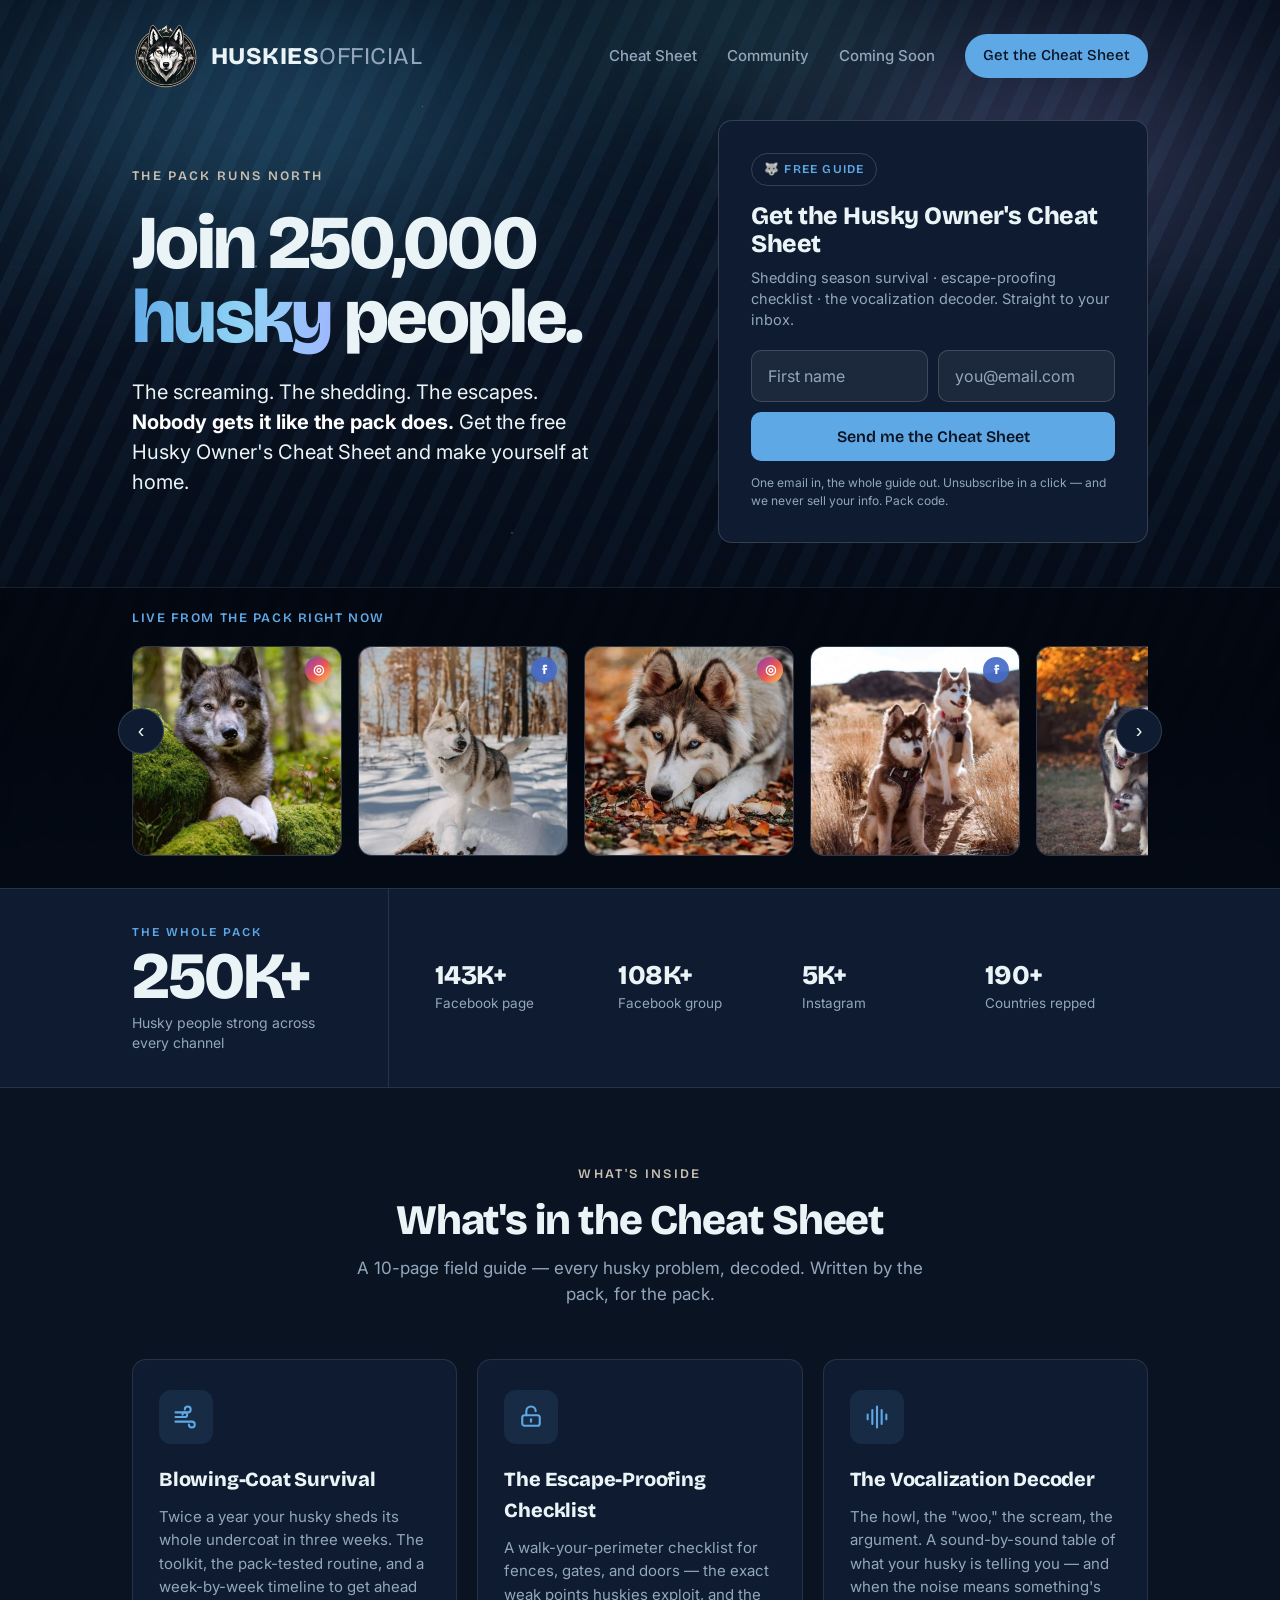
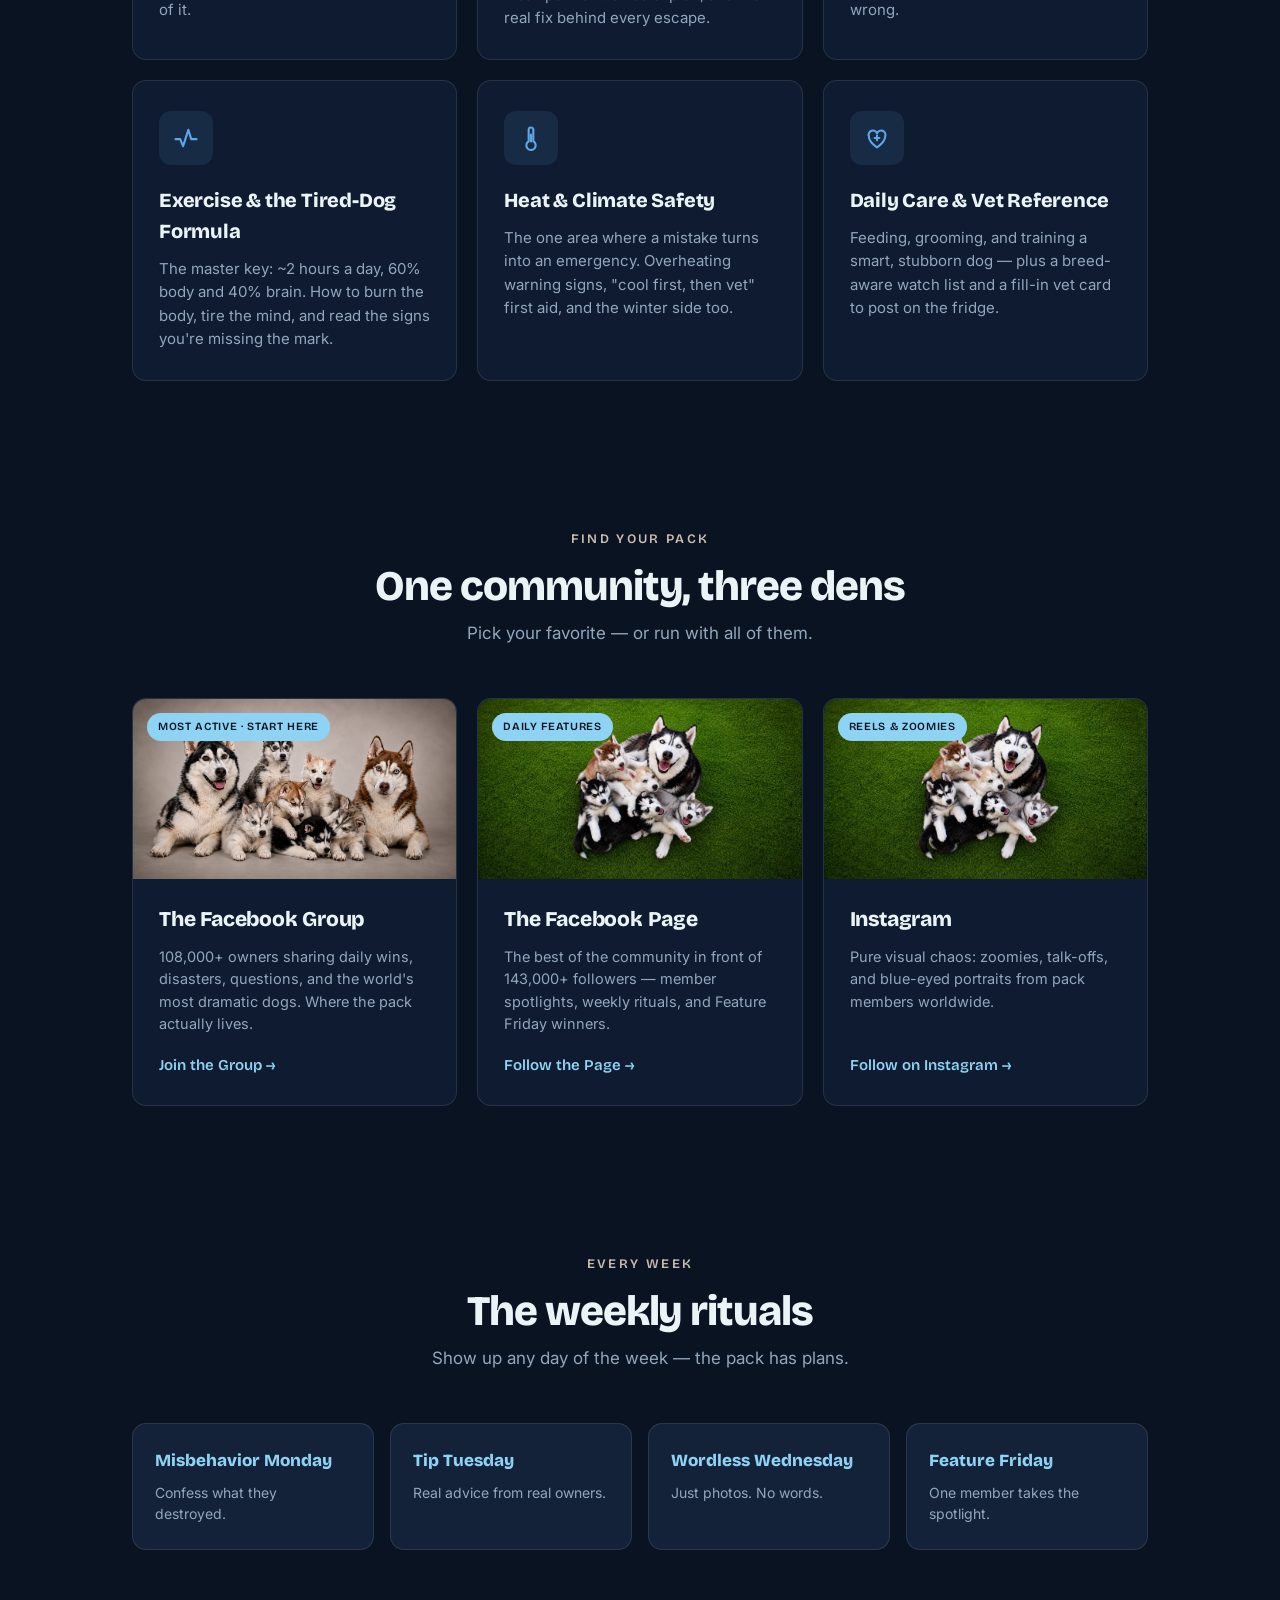
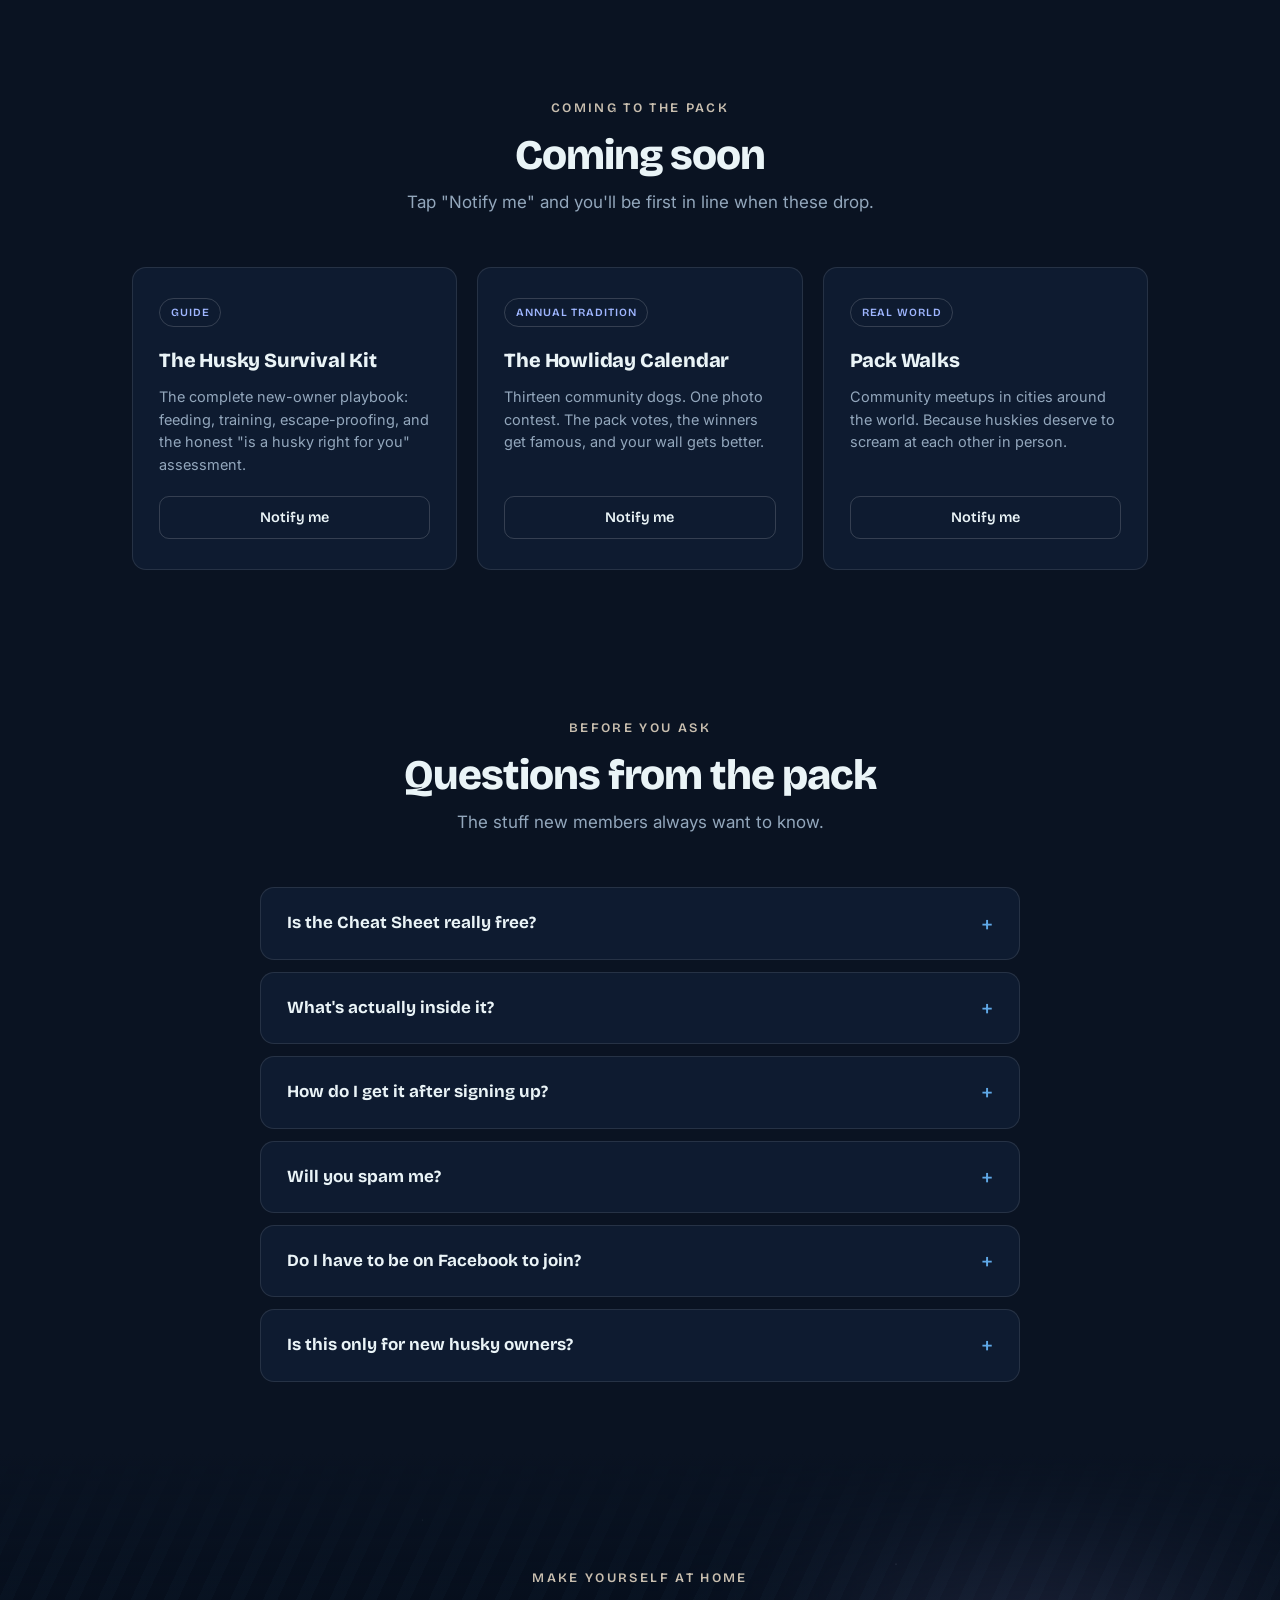
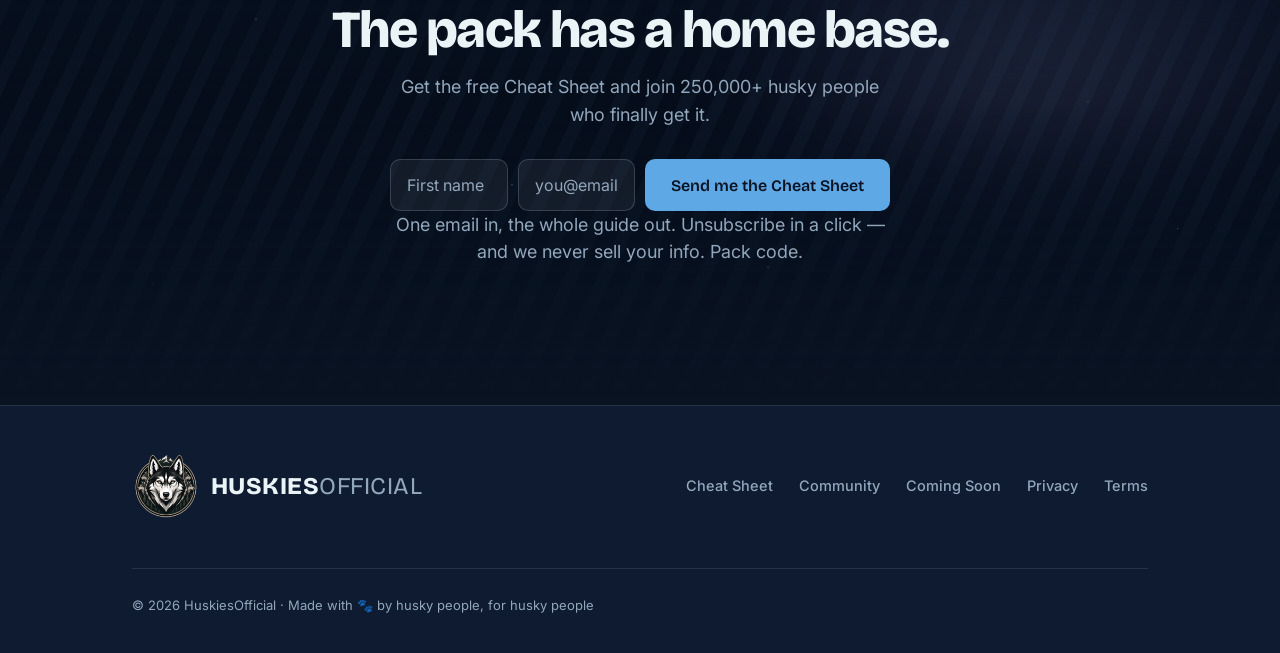
==== commit 055f1e30: "Optimize images, clean up dead CSS, and improve form/SEO correctness - Convert oversized photo PNGs " ====
--- a/index.html
+++ b/index.html
@@ -7,7 +7,7 @@
 <meta name="description" content="The world's largest Siberian Husky community. Join 250,000+ husky people and get the free Husky Owner's Cheat Sheet — shedding season, escape-proofing, and the vocalization decoder." />
 <meta property="og:title" content="HuskiesOfficial — 250,000+ Husky People Strong" />
 <meta property="og:description" content="The pack has a home base. Get the free Husky Owner's Cheat Sheet and join the world's largest husky community." />
-<meta property="og:image" content="assets/og-image.jpg" />
+<meta property="og:image" content="https://www.huskiesofficial.com/assets/og-image.jpg" />
 <meta property="og:type" content="website" />
 <meta property="og:url" content="https://www.huskiesofficial.com/" />
 <meta name="twitter:card" content="summary_large_image" />
@@ -159,17 +159,17 @@
     <div class="pack-grid">
       <div class="den">
         <span class="den-tag">Most active · start here</span>
-        <div class="den-photo"><img src="assets/huskiesofficial-group-cover.png" alt="A husky family — two adults and six puppies — posed together" loading="lazy" decoding="async" style="object-position:center 50%" /></div>
+        <div class="den-photo"><img src="assets/huskiesofficial-group-cover.jpg" alt="A husky family — two adults and six puppies — posed together" loading="lazy" decoding="async" style="object-position:center 50%" /></div>
         <div class="den-body"><h3>The Facebook Group</h3><p>108,000+ owners sharing daily wins, disasters, questions, and the world's most dramatic dogs. Where the pack actually lives.</p><a href="https://facebook.com/groups/huskyworldofficial" target="_blank" rel="noopener" class="den-link">Join the Group →</a></div>
       </div>
       <div class="den">
         <span class="den-tag">Daily features</span>
-        <div class="den-photo"><img src="assets/huskiesofficial-profile-16x9.png" alt="A husky mom surrounded by her five puppies on green grass" loading="lazy" decoding="async" /></div>
+        <div class="den-photo"><img src="assets/huskiesofficial-profile-16x9.jpg" alt="A husky mom surrounded by her five puppies on green grass" loading="lazy" decoding="async" /></div>
         <div class="den-body"><h3>The Facebook Page</h3><p>The best of the community in front of 143,000+ followers — member spotlights, weekly rituals, and Feature Friday winners.</p><a href="https://facebook.com/HuskiesOfficial" target="_blank" rel="noopener" class="den-link">Follow the Page →</a></div>
       </div>
       <div class="den">
         <span class="den-tag">Reels & zoomies</span>
-        <div class="den-photo"><img src="assets/huskiesofficial-profile-16x9.png" alt="Husky mom and puppies piled together on grass" loading="lazy" decoding="async" /></div>
+        <div class="den-photo"><img src="assets/huskiesofficial-profile-16x9.jpg" alt="Husky mom and puppies piled together on grass" loading="lazy" decoding="async" /></div>
         <div class="den-body"><h3>Instagram</h3><p>Pure visual chaos: zoomies, talk-offs, and blue-eyed portraits from pack members worldwide.</p><a href="https://instagram.com/huskies_official" target="_blank" rel="noopener" class="den-link">Follow on Instagram →</a></div>
       </div>
     </div>
@@ -271,7 +271,7 @@
 <!-- FOOTER -->
 <footer class="footer">
   <div class="wrap">
-    <a href="#top" class="brand"><img class="brand-mark" src="assets/huskiesofficial-mark.png" alt="" /><span class="brand-text">HUSKIES<span class="official">OFFICIAL</span></span></a>
+    <a href="#top" class="brand"><img class="brand-mark" src="assets/huskiesofficial-mark.png" alt="" loading="lazy" decoding="async" /><span class="brand-text">HUSKIES<span class="official">OFFICIAL</span></span></a>
     <div class="footer-nav">
       <a href="#cheatsheet">Cheat Sheet</a>
       <a href="#community">Community</a>
@@ -345,11 +345,15 @@
     var email=input.value.trim();
     var firstName=nameInput?nameInput.value.trim():'';
     var hp=form.querySelector('[name="hp_field"]');
+    form.querySelectorAll('.form-err').forEach(function(n){n.remove();});
     // Honeypot: real people never fill this hidden field — bots do. Fake success, send nothing.
     if(hp&&hp.value){showSuccess();return;}
-    if(!firstName){nameInput.focus();return;}
-    if(!/.+@.+\..+/.test(email)){input.focus();return;}
-    form.querySelectorAll('.form-err').forEach(function(n){n.remove();});
+    function showFieldError(msg,field){
+      form.insertAdjacentHTML('beforeend','<p class="form-err">'+msg+'</p>');
+      field.focus();
+    }
+    if(!firstName){showFieldError('Enter your first name.',nameInput);return;}
+    if(!/.+@.+\..+/.test(email)){showFieldError('Enter a valid email address.',input);return;}
 
     function showSuccess(){
       form.insertAdjacentHTML('afterend','<div class="success" role="status" aria-live="polite"><span class="check">✓</span><div><strong>Welcome to the pack!</strong><p>Check your inbox and confirm your email — your Cheat Sheet arrives the moment you do.</p></div></div>');
@@ -392,6 +396,7 @@
       if(fn)setTimeout(function(){fn.focus();},650);
     }
     btn.textContent='Add your email above ↑';
+    btn.classList.add('on');
   });
 });
 
--- a/huskies.css
+++ b/huskies.css
@@ -57,8 +57,6 @@
 .brand-text{font-family:"Bricolage Grotesque",sans-serif;font-weight:800;font-size:24px;letter-spacing:.02em;color:var(--ice);line-height:1}
 .brand-text .official{font-weight:400;color:var(--snow-gray)}
 .footer .brand-mark{height:68px;width:68px}
-.hero-badge{width:82px;height:82px;display:block;margin-bottom:22px;filter:drop-shadow(0 8px 24px oklch(0.10 0.03 252 / .6))}
-.cta-lockup{height:130px;width:auto;display:block;margin:0 auto 26px}
 
 /* placeholder */
 .ph{position:relative;background:repeating-linear-gradient(115deg,#16273f 0 22px,#12213a 22px 44px)}
@@ -96,15 +94,12 @@
 .aurora.a3{width:520px;height:300px;left:38%;top:-18%;background:radial-gradient(closest-side,oklch(0.80 0.10 205 / .7),transparent);animation:drift1 19s ease-in-out infinite alternate-reverse}
 @keyframes drift1{from{transform:translate3d(0,0,0) scale(1)}to{transform:translate3d(60px,40px,0) scale(1.12)}}
 @keyframes drift2{from{transform:translate3d(0,0,0) scale(1.05)}to{transform:translate3d(-50px,30px,0) scale(0.95)}}
-.ridge{position:absolute;left:0;right:0;bottom:0;z-index:1;width:100%;height:220px;display:block}
 .hero-scrim{position:absolute;inset:0;z-index:1;background:linear-gradient(180deg,oklch(0.12 0.03 252 / .35) 0%,transparent 30%,oklch(0.10 0.03 252 / .55) 78%,var(--night) 100%)}
 .hero-main .wrap{display:grid;grid-template-columns:1.05fr 430px;gap:52px;align-items:center;width:100%;padding-top:120px;padding-bottom:44px}
 /* docked community band */
 .hero-band{position:relative;z-index:3;width:100%;padding:20px 0 28px;border-top:1px solid var(--line);background:oklch(0.08 0.03 252 / .5);backdrop-filter:blur(8px);-webkit-backdrop-filter:blur(8px)}
 .striphead{display:flex;align-items:center;justify-content:space-between;margin-bottom:14px}
 .striphead .t{font-family:"Bricolage Grotesque",sans-serif;font-weight:600;font-size:13px;letter-spacing:.12em;text-transform:uppercase;color:var(--husky-blue)}
-.striphead .live{display:inline-flex;align-items:center;gap:7px;font-size:12.5px;color:var(--snow-gray)}
-.striphead .live i{width:7px;height:7px;border-radius:50%;background:#5fe6a8;box-shadow:0 0 8px #5fe6a8;display:block}
 .hero-band .feed-nav{background:var(--night-2)}
 .hero-band .fpost{flex-basis:210px}
 .hero-copy .eyebrow{display:block;margin-bottom:20px}
@@ -185,13 +180,9 @@
 .feed-nav:hover{background:var(--night-3);border-color:var(--husky-blue)}
 .feed-nav.prev{left:-14px}
 .feed-nav.next{right:-14px}
-.feed-foot{display:flex;justify-content:center;margin-top:26px}
-.feed-cta{font-family:"Bricolage Grotesque",sans-serif;font-weight:600;font-size:15px;color:var(--night);background:var(--husky-blue);border-radius:var(--r-pill);padding:12px 24px}
-.feed-cta:hover{background:var(--ice-cyan)}
 @media(max-width:900px){.fpost{flex-basis:72vw}.feed-nav{display:none}}
 
 /* ============ RITUALS ============ */
-.rituals{background:var(--night-2)}
 .ritual-grid{display:grid;grid-template-columns:repeat(4,1fr);gap:16px}
 .ritual{background:var(--night-3);border:1px solid var(--line);border-radius:var(--r-card);padding:24px 22px}
 .ritual .day{font-family:"Bricolage Grotesque",sans-serif;font-size:17px;font-weight:800;color:var(--ice-cyan);margin-bottom:7px}
@@ -290,7 +281,6 @@
   .stat-break{gap:16px}
   .stat-break .stat b{font-size:24px}
   .finalcta h2{font-size:31px}
-  .cta-lockup{height:104px}
 }
 @media(max-width:380px){
   .brand-text{font-size:0;gap:0}
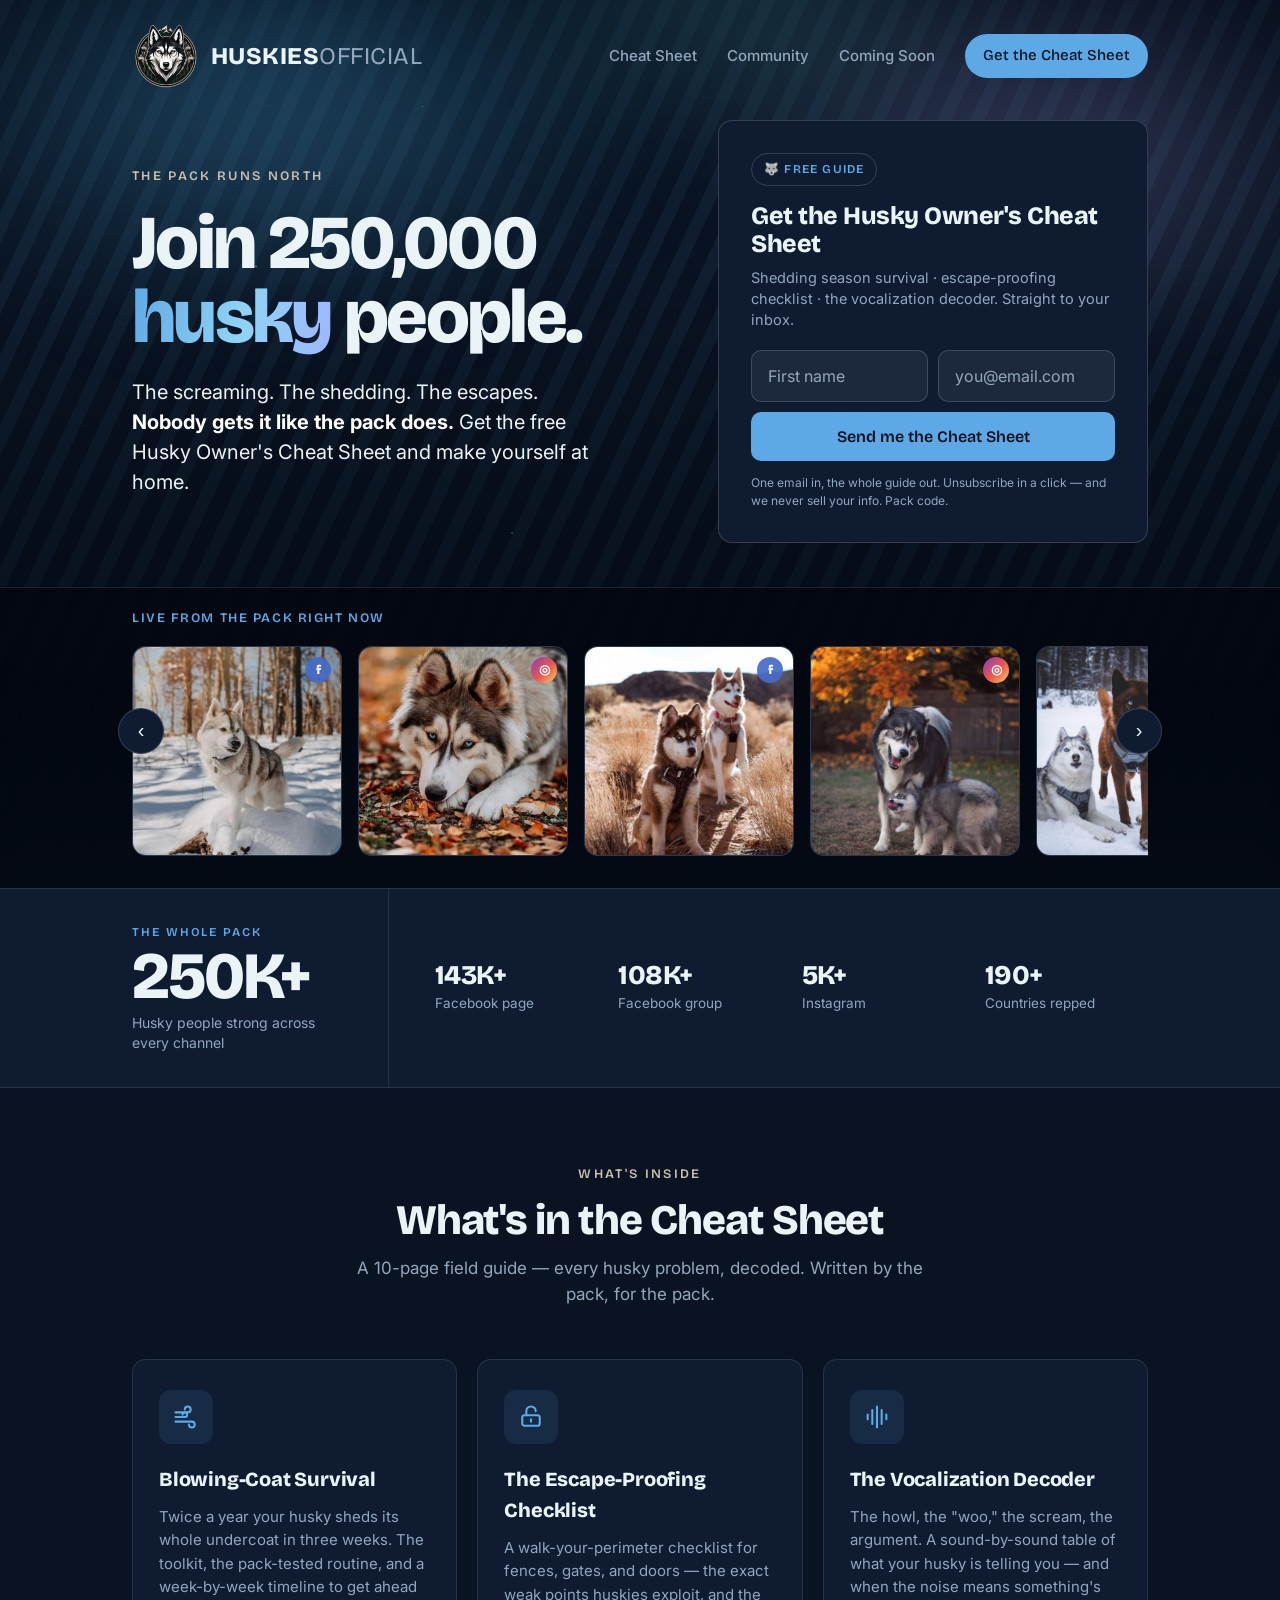
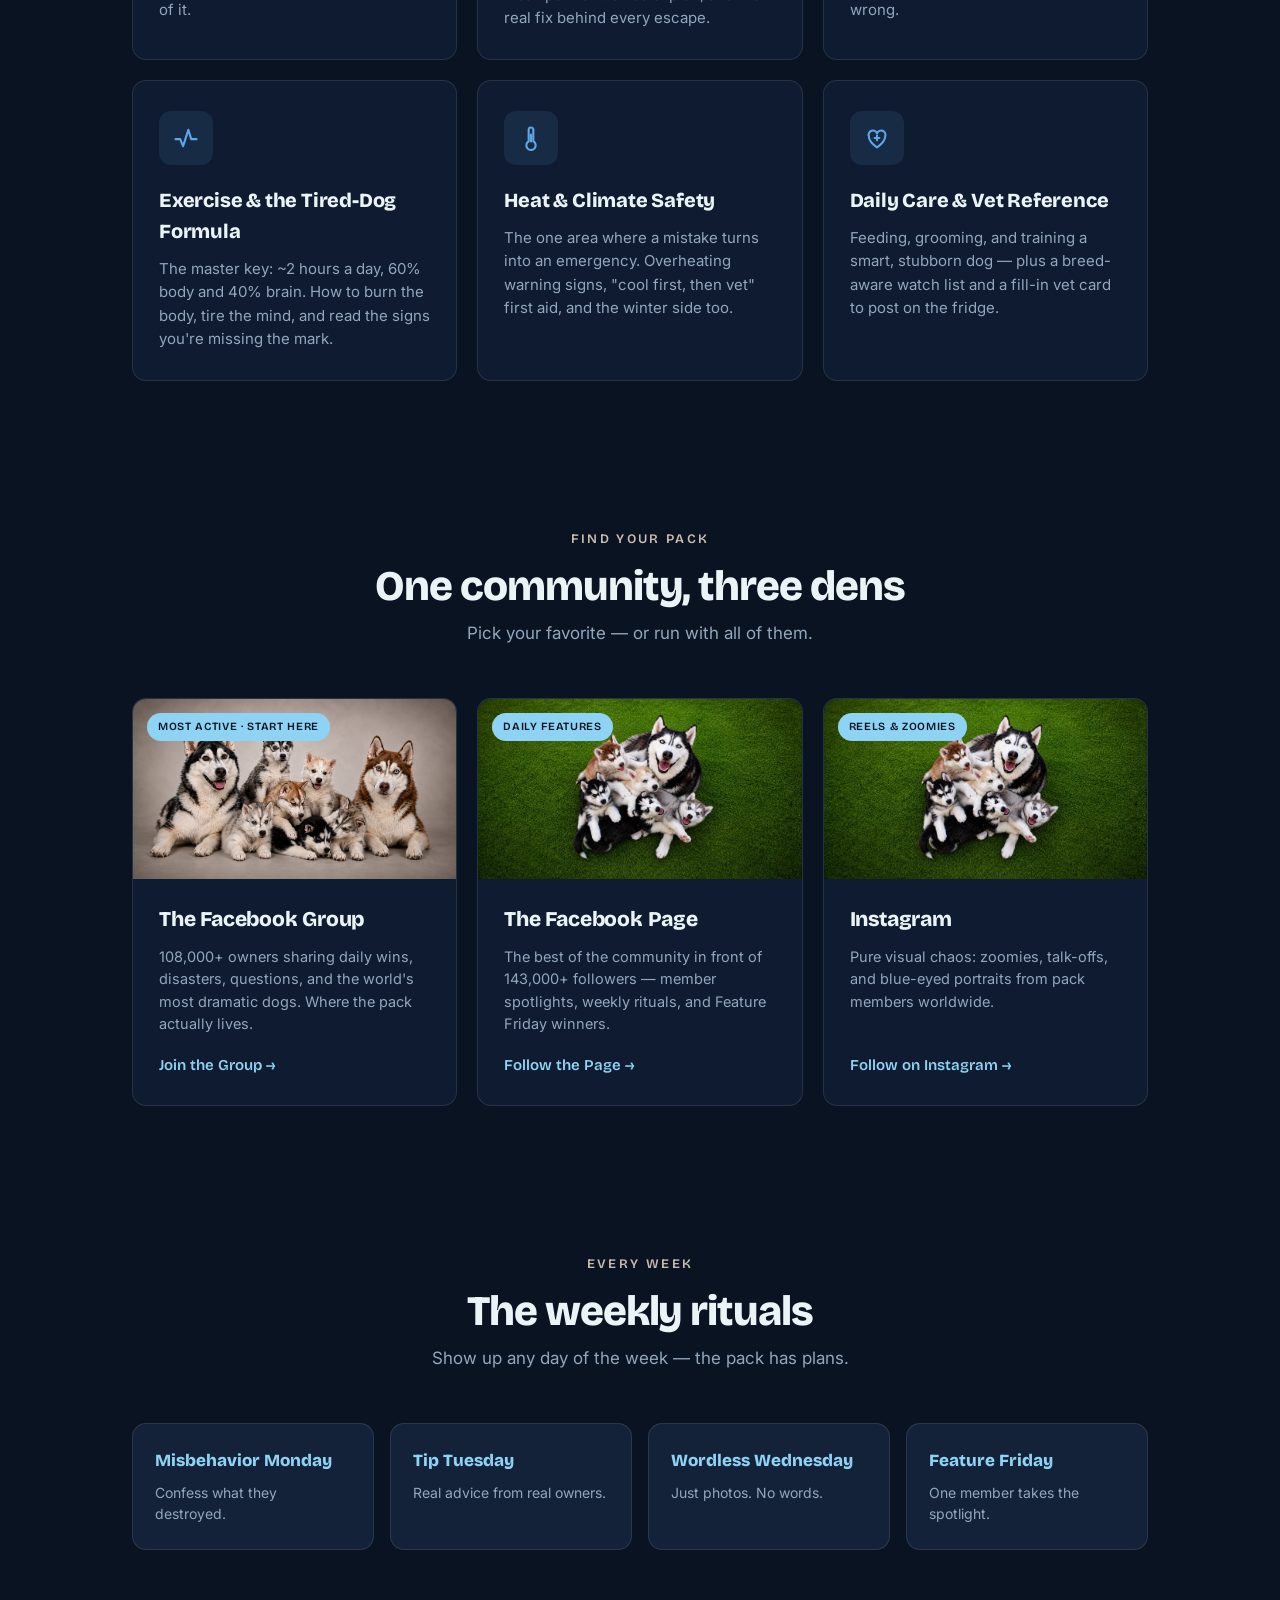
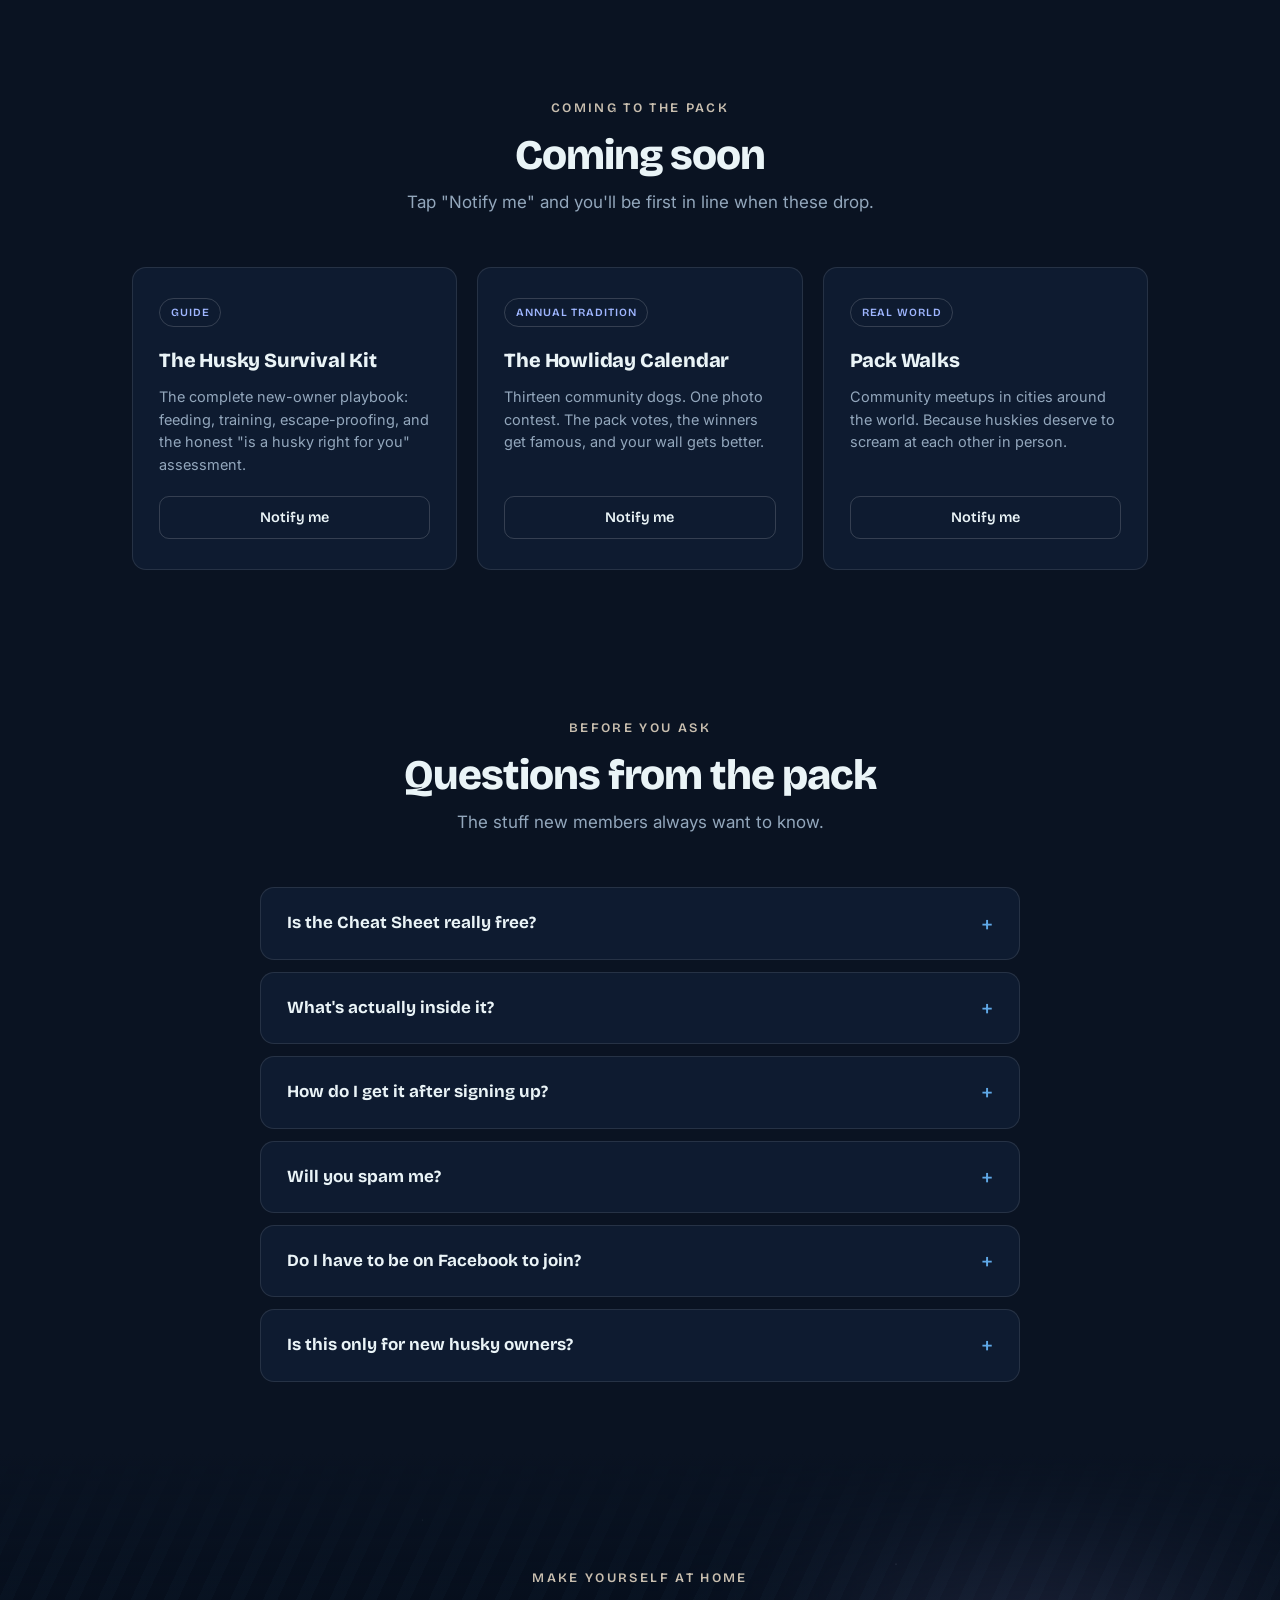
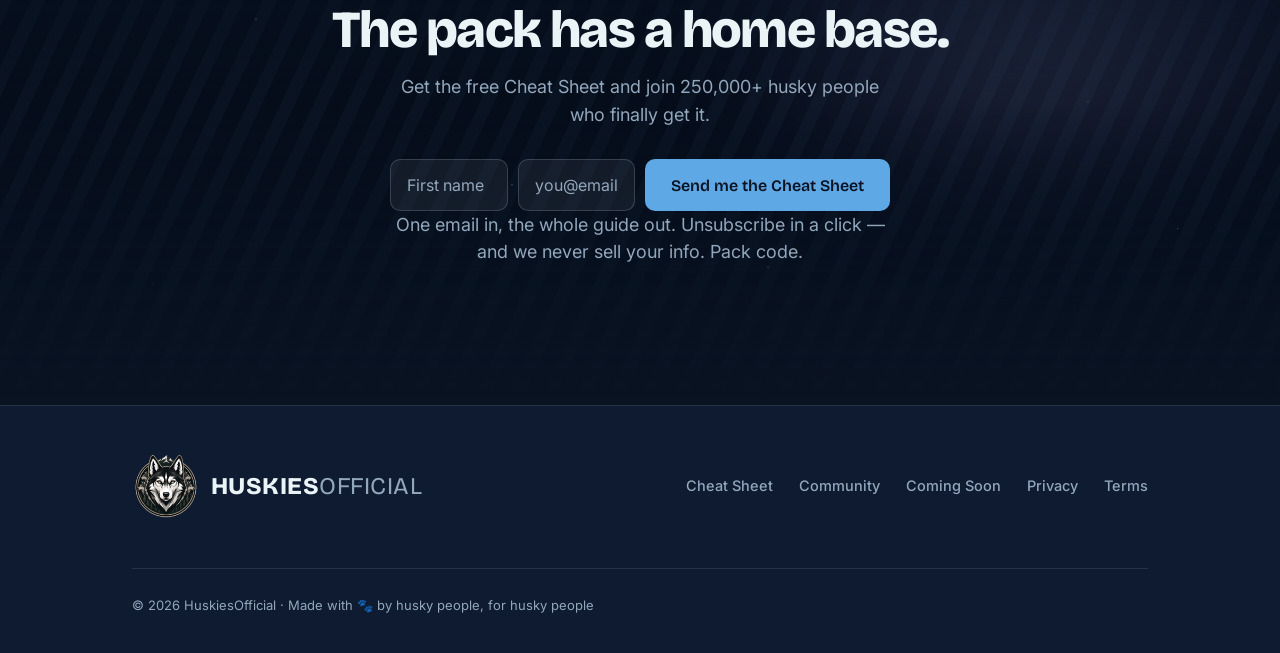
==== commit 51c8a0a1: "Add Google AdSense site-verification script tag" ====
--- a/index.html
+++ b/index.html
@@ -1,6 +1,16 @@
 <!DOCTYPE html>
 <html lang="en">
 <head>
+<!-- Google tag (gtag.js) -->
+<script async src="https://www.googletagmanager.com/gtag/js?id=G-TGG1J96M3M"></script>
+<script>
+  window.dataLayer = window.dataLayer || [];
+  function gtag(){dataLayer.push(arguments);}
+  gtag('js', new Date());
+  gtag('config', 'G-TGG1J96M3M');
+</script>
+<script async src="https://pagead2.googlesyndication.com/pagead/js/adsbygoogle.js?client=ca-pub-5479566920531745"
+     crossorigin="anonymous"></script>
 <meta charset="UTF-8" />
 <meta name="viewport" content="width=device-width, initial-scale=1.0" />
 <title>HuskiesOfficial — 250,000+ Husky People Strong</title>
@@ -378,13 +388,17 @@
       body:JSON.stringify({email_address:email,first_name:firstName,fields:{source:source?source.value:'direct'}})
     })
     .then(function(r){return r.ok?r.json():Promise.reject();})
-    .then(showSuccess)
+    .then(function(){
+      if(window.gtag)gtag('event','generate_lead',{source:source?source.value:'direct'});
+      showSuccess();
+    })
     .catch(showError);
   });
 });
 document.querySelectorAll('[data-notify]').forEach(function(btn){
   btn.addEventListener('click',function(){
     var product=btn.getAttribute('data-product')||'product';
+    if(window.gtag)gtag('event','notify_signup',{product:product});
     var join=document.getElementById('join');
     var src=join&&join.querySelector('[data-source]');
     if(src)src.value='notify-'+product;
